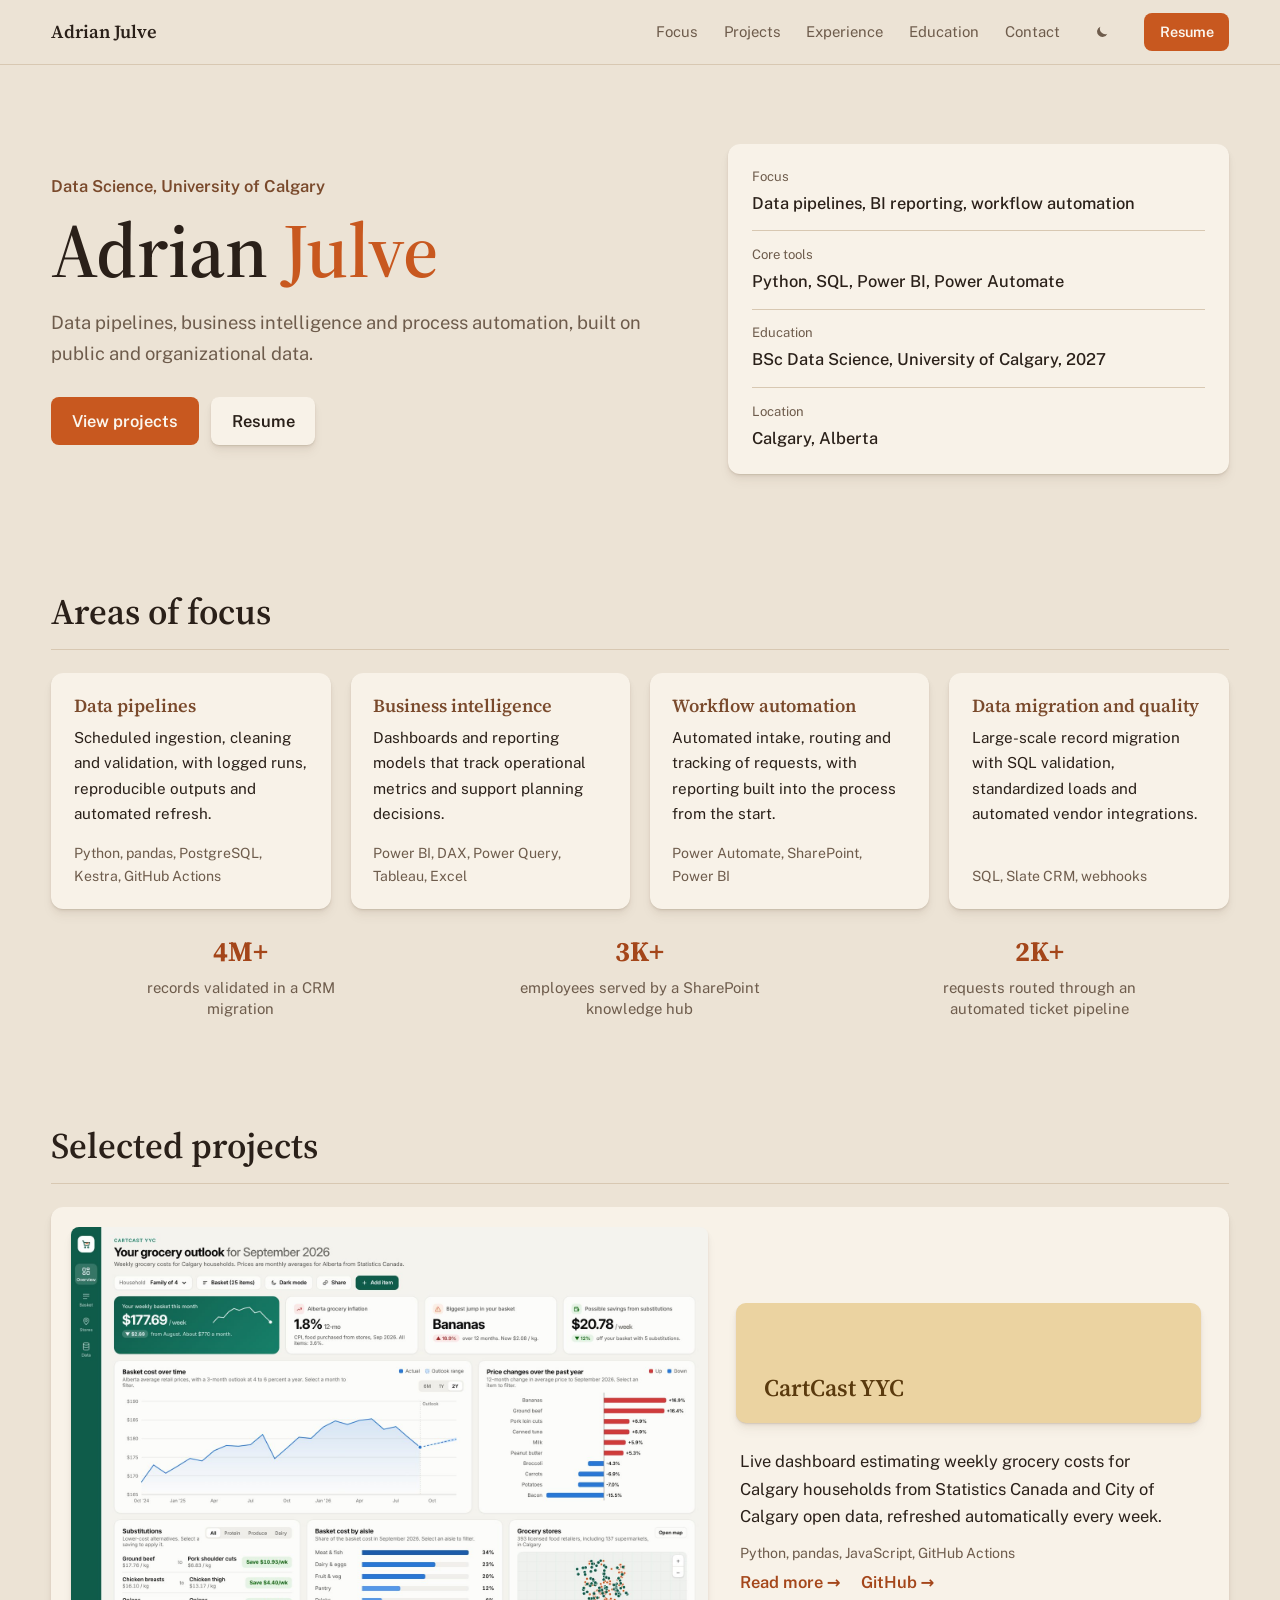
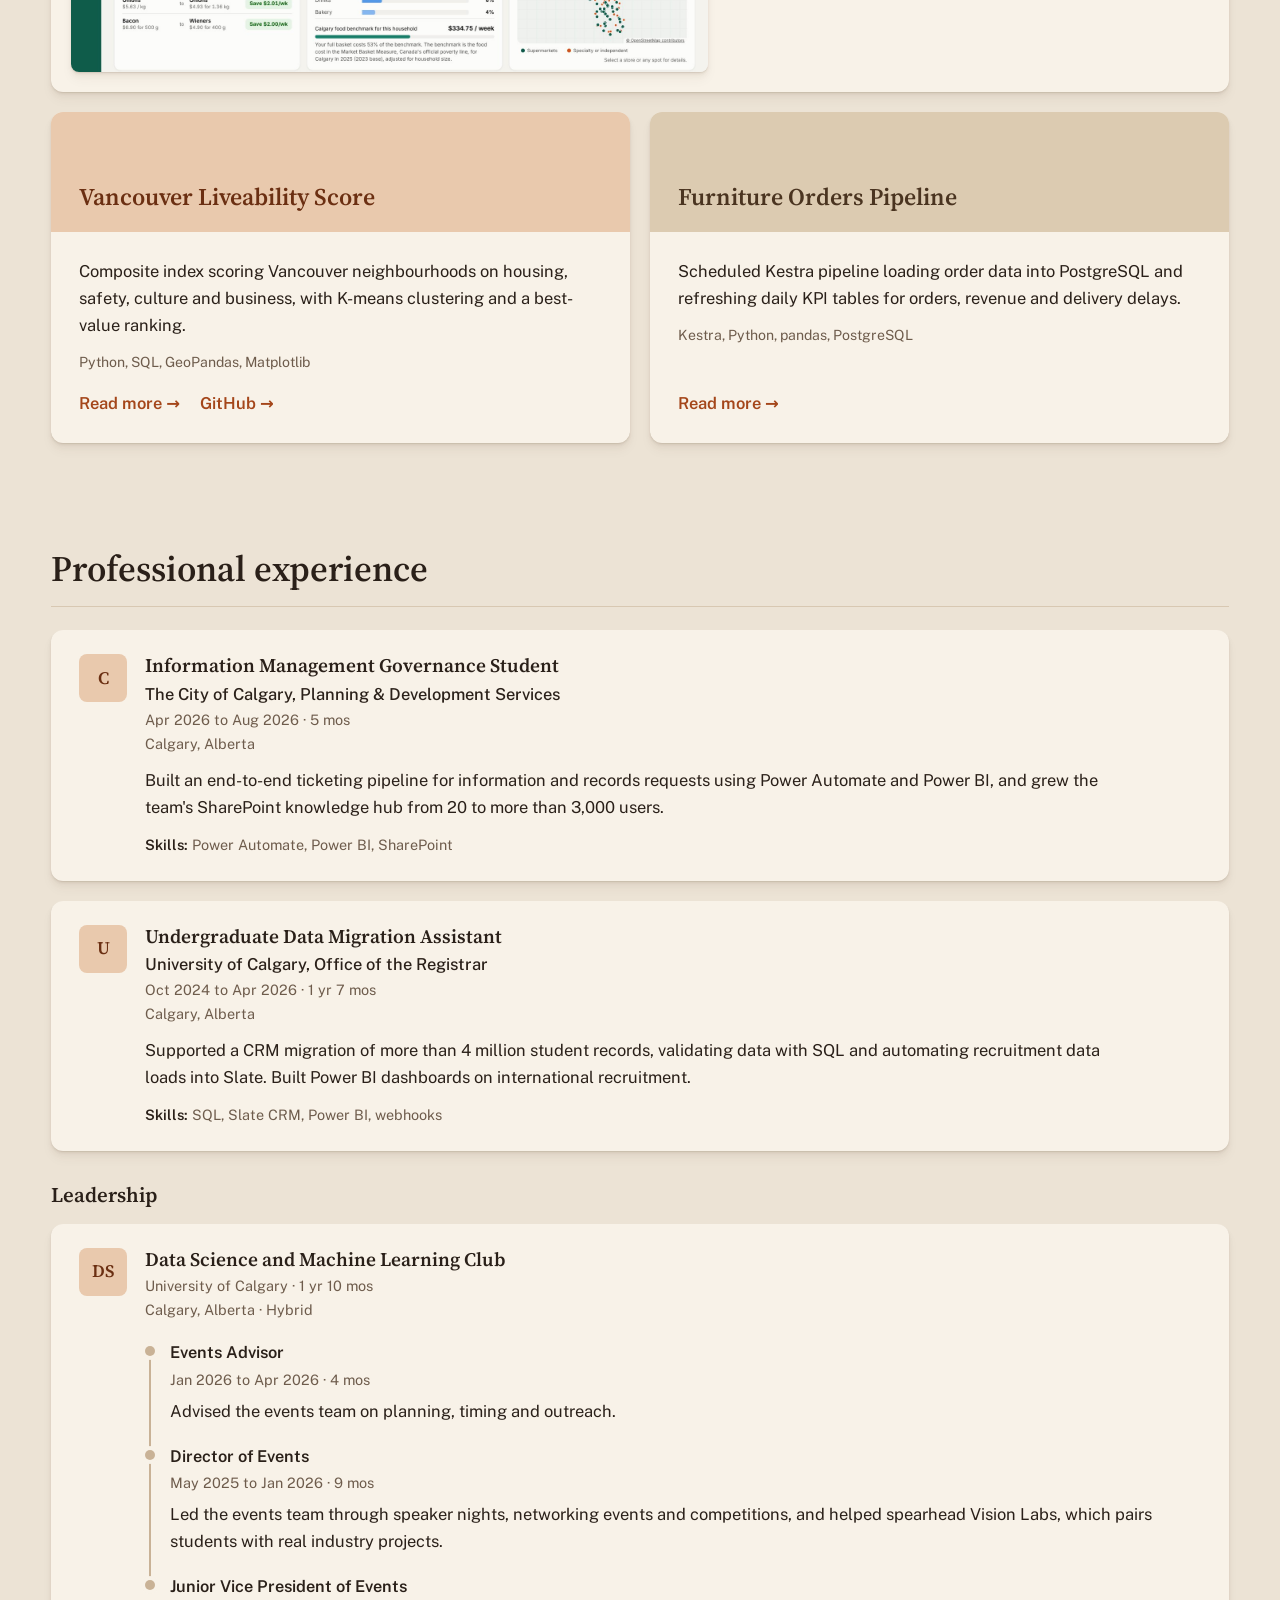
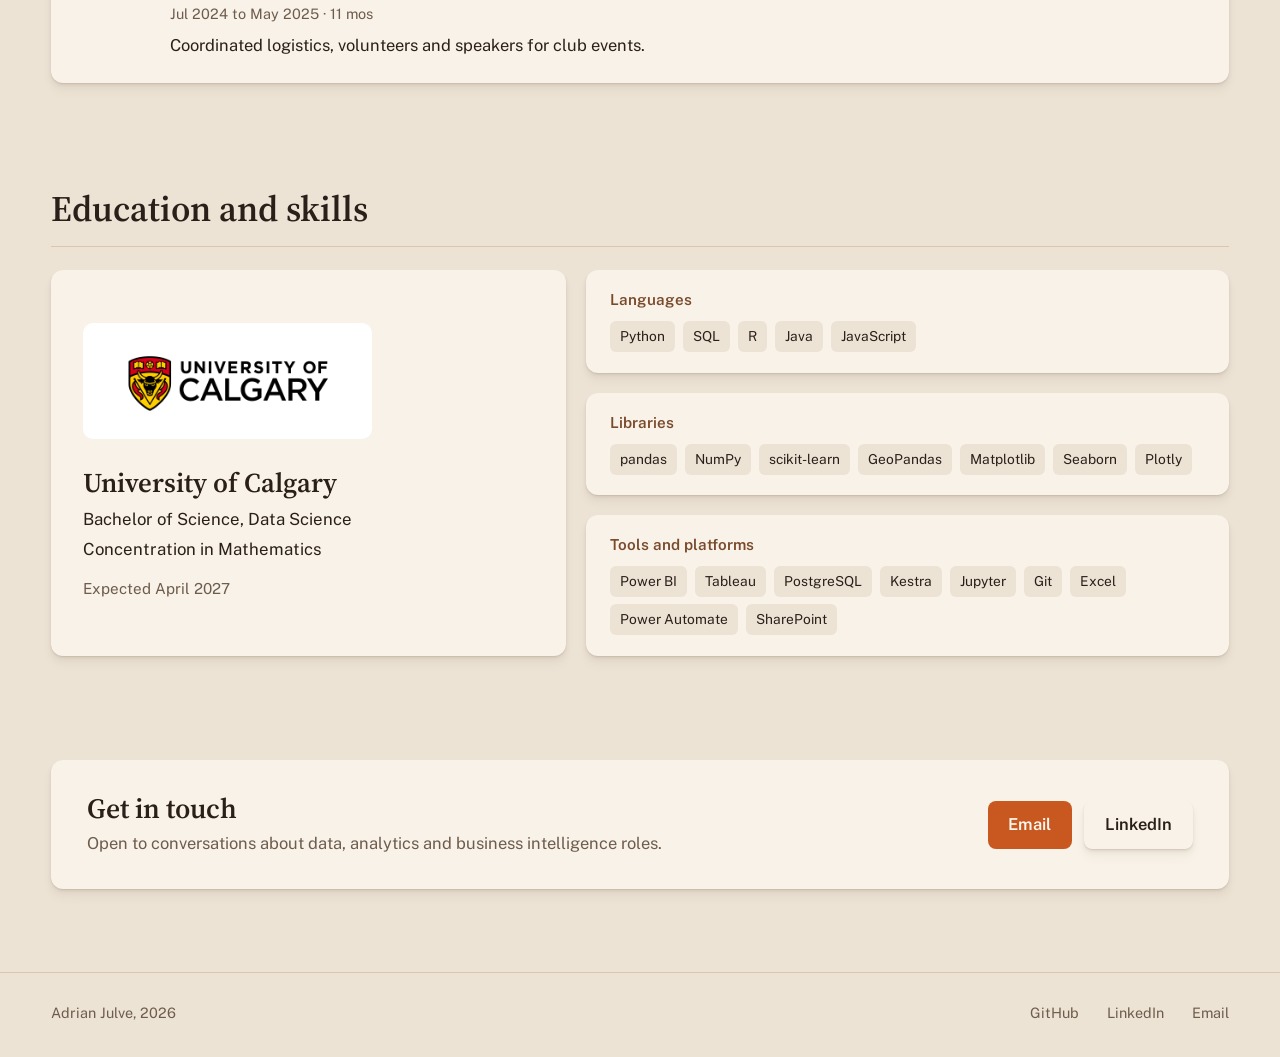
==== index.html @ 24898d58 "Fix scaling and CartCast title box" ====
<!DOCTYPE html>
<html lang="en">
<head>
  <meta charset="utf-8">
  <meta name="viewport" content="width=device-width, initial-scale=1">
  <title>Adrian Julve</title>
  <meta name="description" content="Adrian Julve, data science student in Calgary. Data pipelines, business intelligence and process automation.">
  <link rel="icon" href="favicon.svg" type="image/svg+xml">
  <script>
    var theme = null;
    try { theme = localStorage.getItem("theme"); } catch (e) {}
    if (!theme) theme = window.matchMedia("(prefers-color-scheme: dark)").matches ? "dark" : "light";
    document.documentElement.dataset.theme = theme;
  </script>
  <link rel="preconnect" href="https://fonts.googleapis.com">
  <link rel="preconnect" href="https://fonts.gstatic.com" crossorigin>
  <link href="https://fonts.googleapis.com/css2?family=Public+Sans:wght@400;500;600;700&family=Source+Serif+4:opsz,wght@8..60,600&display=swap" rel="stylesheet">
  <link rel="stylesheet" href="css/style.css?v=1269be2a">
</head>
<body>
  <header class="nav">
    <div class="wrap">
      <a class="nav-name" href="#top">Adrian Julve</a>
      <nav class="nav-links">
        <a class="nav-section" href="#focus">Focus</a>
        <a href="#projects">Projects</a>
        <a href="#experience">Experience</a>
        <a class="nav-section" href="#education">Education</a>
        <a class="nav-section" href="#contact">Contact</a>
        <button class="theme-toggle" type="button" aria-label="Switch colour mode">
          <svg class="icon-moon" viewBox="0 0 24 24" width="16" height="16" aria-hidden="true"><path d="M20 14.5A8 8 0 0 1 9.5 4a8 8 0 1 0 10.5 10.5z" fill="currentColor"/></svg>
          <svg class="icon-sun" viewBox="0 0 24 24" width="16" height="16" aria-hidden="true"><circle cx="12" cy="12" r="4.5" fill="currentColor"/><g stroke="currentColor" stroke-width="2" stroke-linecap="round"><path d="M12 2v2.5M12 19.5V22M2 12h2.5M19.5 12H22M4.9 4.9l1.8 1.8M17.3 17.3l1.8 1.8M4.9 19.1l1.8-1.8M17.3 6.7l1.8-1.8"/></g></svg>
        </button>
        <a class="button button-small" href="resume.pdf">Resume</a>
      </nav>
    </div>
  </header>

  <main id="top">
<section class="hero wrap">
      <div class="hero-text">
        <p class="hero-role">Data Science, University of Calgary</p>
        <h1>Adrian <span class="accent">Julve</span></h1>
        <p class="hero-sub">Data pipelines, business intelligence and process automation, built on public and organizational data.</p>
        <div class="hero-actions">
          <a class="button" href="#projects">View projects</a>
          <a class="button button-ghost" href="resume.pdf">Resume</a>
        </div>
      </div>
      <dl class="card profile">
        <div><dt>Focus</dt><dd>Data pipelines, BI reporting, workflow automation</dd></div>
        <div><dt>Core tools</dt><dd>Python, SQL, Power BI, Power Automate</dd></div>
        <div><dt>Education</dt><dd>BSc Data Science, University of Calgary, 2027</dd></div>
        <div><dt>Location</dt><dd>Calgary, Alberta</dd></div>
      </dl>
    </section>

    <section class="section" id="focus">
      <div class="wrap">
        <div class="section-head">
          <h2>Areas of focus</h2>
        </div>
        <div class="focus-grid">
          <article class="card focus">
            <h3>Data pipelines</h3>
            <p>Scheduled ingestion, cleaning and validation, with logged runs, reproducible outputs and automated refresh.</p>
            <p class="meta">Python, pandas, PostgreSQL, Kestra, GitHub Actions</p>
          </article>
          <article class="card focus">
            <h3>Business intelligence</h3>
            <p>Dashboards and reporting models that track operational metrics and support planning decisions.</p>
            <p class="meta">Power BI, DAX, Power Query, Tableau, Excel</p>
          </article>
          <article class="card focus">
            <h3>Workflow automation</h3>
            <p>Automated intake, routing and tracking of requests, with reporting built into the process from the start.</p>
            <p class="meta">Power Automate, SharePoint, Power BI</p>
          </article>
          <article class="card focus">
            <h3>Data migration and quality</h3>
            <p>Large-scale record migration with SQL validation, standardized loads and automated vendor integrations.</p>
            <p class="meta">SQL, Slate CRM, webhooks</p>
          </article>
        </div>
        <div class="figures-row">
          <div><span class="figure-num">4M+</span><span class="figure-label">records validated in a CRM migration</span></div>
          <div><span class="figure-num">3K+</span><span class="figure-label">employees served by a SharePoint knowledge hub</span></div>
          <div><span class="figure-num">2K+</span><span class="figure-label">requests routed through an automated ticket pipeline</span></div>
        </div>
      </div>
    </section>

    <section class="section" id="projects">
      <div class="wrap">
        <div class="section-head">
          <h2>Selected projects</h2>
        </div>
        <article class="card project featured">
          <div class="featured-row">
            <a class="project-image" href="cartcast-yyc.html">
              <img src="images/cartcast-dashboard.jpg" width="1600" height="1118" alt="CartCast YYC dashboard showing the weekly basket cost, price changes, substitutions and a map of Calgary grocery stores">
            </a>
            <div class="featured-side">
              <a class="project-cover cover-c" href="cartcast-yyc.html"><h3>CartCast YYC</h3></a>
              <div class="project-body">
                <p>Live dashboard estimating weekly grocery costs for Calgary households from Statistics Canada and City of Calgary open data, refreshed automatically every week.</p>
                <p class="meta">Python, pandas, JavaScript, GitHub Actions</p>
                <p class="links"><a href="cartcast-yyc.html">Read more</a><a href="https://github.com/AdrianJulve/cartcast-yyc" target="_blank" rel="noopener noreferrer">GitHub</a></p>
              </div>
            </div>
          </div>
        </article>
        <div class="project-grid">
          <article class="card project">
            <a class="project-cover cover-a" href="vancouver-liveability.html"><h3>Vancouver Liveability Score</h3></a>
            <div class="project-body">
              <p>Composite index scoring Vancouver neighbourhoods on housing, safety, culture and business, with K-means clustering and a best-value ranking.</p>
              <p class="meta">Python, SQL, GeoPandas, Matplotlib</p>
              <p class="links"><a href="vancouver-liveability.html">Read more</a><a href="https://github.com/AdrianJulve/Vancouver-Liveability-Score" target="_blank" rel="noopener noreferrer">GitHub</a></p>
            </div>
          </article>
          <article class="card project">
            <a class="project-cover cover-b" href="furniture-orders.html"><h3>Furniture Orders Pipeline</h3></a>
            <div class="project-body">
              <p>Scheduled Kestra pipeline loading order data into PostgreSQL and refreshing daily KPI tables for orders, revenue and delivery delays.</p>
              <p class="meta">Kestra, Python, pandas, PostgreSQL</p>
              <p class="links"><a href="furniture-orders.html">Read more</a></p>
            </div>
          </article>
        </div>
      </div>
    </section>

    <section class="section" id="experience">
      <div class="wrap">
        <div class="section-head">
          <h2>Professional experience</h2>
        </div>
        <div class="orgs orgs-pro">
          <article class="card org">
            <div class="org-logo" aria-hidden="true">C</div>
            <div class="org-main">
              <h3>Information Management Governance Student</h3>
              <p class="org-name">The City of Calgary, Planning &amp; Development Services</p>
              <p class="org-meta">Apr 2026 to Aug 2026 &middot; 5 mos</p>
              <p class="org-meta">Calgary, Alberta</p>
              <p class="org-desc">Built an end-to-end ticketing pipeline for information and records requests using Power Automate and Power BI, and grew the team&#39;s SharePoint knowledge hub from 20 to more than 3,000 users.</p>
              <p class="org-skills"><strong>Skills:</strong> Power Automate, Power BI, SharePoint</p>
            </div>
          </article>
          <article class="card org">
            <div class="org-logo" aria-hidden="true">U</div>
            <div class="org-main">
              <h3>Undergraduate Data Migration Assistant</h3>
              <p class="org-name">University of Calgary, Office of the Registrar</p>
              <p class="org-meta">Oct 2024 to Apr 2026 &middot; 1 yr 7 mos</p>
              <p class="org-meta">Calgary, Alberta</p>
              <p class="org-desc">Supported a CRM migration of more than 4 million student records, validating data with SQL and automating recruitment data loads into Slate. Built Power BI dashboards on international recruitment.</p>
              <p class="org-skills"><strong>Skills:</strong> SQL, Slate CRM, Power BI, webhooks</p>
            </div>
          </article>
        </div>

        <h3 class="subhead">Leadership</h3>
        <div class="orgs">
          <article class="card org">
            <div class="org-logo" aria-hidden="true">DS</div>
            <div class="org-main">
              <h3>Data Science and Machine Learning Club</h3>
              <p class="org-meta">University of Calgary &middot; 1 yr 10 mos</p>
              <p class="org-meta">Calgary, Alberta &middot; Hybrid</p>
              <div class="timeline org-roles">
                <div class="step">
                  <h4>Events Advisor</h4>
                  <p class="org-meta">Jan 2026 to Apr 2026 &middot; 4 mos</p>
                  <p class="org-desc">Advised the events team on planning, timing and outreach.</p>
                </div>
                <div class="step">
                  <h4>Director of Events</h4>
                  <p class="org-meta">May 2025 to Jan 2026 &middot; 9 mos</p>
                  <p class="org-desc">Led the events team through speaker nights, networking events and competitions, and helped spearhead Vision Labs, which pairs students with real industry projects.</p>
                </div>
                <div class="step">
                  <h4>Junior Vice President of Events</h4>
                  <p class="org-meta">Jul 2024 to May 2025 &middot; 11 mos</p>
                  <p class="org-desc">Coordinated logistics, volunteers and speakers for club events.</p>
                </div>
              </div>
            </div>
          </article>
        </div>
      </div>
    </section>

    <section class="section" id="education">
      <div class="wrap">
        <div class="section-head">
          <h2>Education and skills</h2>
        </div>
        <div class="edu-grid">
          <article class="card school">
            <div class="school-logo">
              <img src="images/Logo_Horz_Colour.png" alt="University of Calgary logo">
            </div>
            <h3>University of Calgary</h3>
            <p>Bachelor of Science, Data Science</p>
            <p>Concentration in Mathematics</p>
            <p class="meta">Expected April 2027</p>
          </article>
          <div class="skill-stack">
            <div class="card skill-card">
              <h3>Languages</h3>
              <ul class="chips"><li>Python</li><li>SQL</li><li>R</li><li>Java</li><li>JavaScript</li></ul>
            </div>
            <div class="card skill-card">
              <h3>Libraries</h3>
              <ul class="chips"><li>pandas</li><li>NumPy</li><li>scikit-learn</li><li>GeoPandas</li><li>Matplotlib</li><li>Seaborn</li><li>Plotly</li></ul>
            </div>
            <div class="card skill-card">
              <h3>Tools and platforms</h3>
              <ul class="chips"><li>Power BI</li><li>Tableau</li><li>PostgreSQL</li><li>Kestra</li><li>Jupyter</li><li>Git</li><li>Excel</li><li>Power Automate</li><li>SharePoint</li></ul>
            </div>
          </div>
        </div>
      </div>
    </section>

    <section class="section" id="contact">
      <div class="wrap">
        <div class="card contact">
          <div>
            <h2>Get in touch</h2>
            <p>Open to conversations about data, analytics and business intelligence roles.</p>
          </div>
          <div class="hero-actions">
            <a class="button" href="mailto:julveadrian@gmail.com">Email</a>
            <a class="button button-ghost" href="https://www.linkedin.com/in/adrian-julve" target="_blank" rel="noopener noreferrer">LinkedIn</a>
          </div>
        </div>
      </div>
    </section>
  </main>

  <footer class="footer">
    <div class="wrap">
      <span>Adrian Julve, 2026</span>
      <span class="footer-links">
        <a href="https://github.com/AdrianJulve" target="_blank" rel="noopener noreferrer">GitHub</a>
        <a href="https://www.linkedin.com/in/adrian-julve" target="_blank" rel="noopener noreferrer">LinkedIn</a>
        <a href="mailto:julveadrian@gmail.com">Email</a>
      </span>
    </div>
  </footer>
  <script src="js/theme.js?v=07a7dd14"></script>
</body>
</html>
---- css/style.css ----
:root,
[data-theme="light"] {
  --bg: #ece3d5;
  --surface: #f8f2e8;
  --text: #2a2019;
  --muted: #6e5c4c;
  --brown: #7a4a2c;
  --accent: #c8581f;
  --accent-text: #a4461a;
  --on-accent: #fbf6ee;
  --line: #d8c8b2;
  --shadow:
    0 0.5px 0.5px rgba(70, 45, 25, 0.06),
    0 1px 1.5px rgba(70, 45, 25, 0.06),
    0 2px 3px rgba(70, 45, 25, 0.05),
    0 4px 6px rgba(70, 45, 25, 0.045),
    0 8px 12px rgba(70, 45, 25, 0.04);
  --shadow-hover:
    0 0.5px 0.5px rgba(70, 45, 25, 0.07),
    0 1px 2px rgba(70, 45, 25, 0.07),
    0 3px 4px rgba(70, 45, 25, 0.06),
    0 6px 9px rgba(70, 45, 25, 0.055),
    0 12px 18px rgba(70, 45, 25, 0.05);
  --shot-bg: #efe8dd;
  --tint: #efe2cf;
  --rail: #c9b296;
  --cover-a: #e9c9ad;
  --cover-a-text: #6b2f12;
  --cover-b: #dccbb1;
  --cover-b-text: #4a3420;
  --feat-bg: #ebd3a1;
  --feat-title: #5a3a0e;
  --font: "Public Sans", system-ui, -apple-system, "Segoe UI", sans-serif;
  --serif: "Source Serif 4", Georgia, serif;
}

[data-theme="dark"] {
  --bg: #15110e;
  --surface: #201a15;
  --text: #efe5d8;
  --muted: #a8978a;
  --brown: #cf9f78;
  --accent: #ee7a3c;
  --accent-text: #f29560;
  --on-accent: #15110e;
  --line: #2f2620;
  --shadow:
    0 0.5px 0.5px rgba(0, 0, 0, 0.24),
    0 1px 1.5px rgba(0, 0, 0, 0.22),
    0 2px 3px rgba(0, 0, 0, 0.2),
    0 4px 6px rgba(0, 0, 0, 0.18),
    0 8px 12px rgba(0, 0, 0, 0.16);
  --shadow-hover:
    0 0.5px 0.5px rgba(0, 0, 0, 0.27),
    0 1px 2px rgba(0, 0, 0, 0.25),
    0 3px 4px rgba(0, 0, 0, 0.23),
    0 6px 9px rgba(0, 0, 0, 0.21),
    0 12px 18px rgba(0, 0, 0, 0.19);
  --shot-bg: #261f19;
  --tint: #2a211b;
  --rail: #54443a;
  --cover-a: #3b2619;
  --cover-a-text: #f0b48a;
  --cover-b: #2f271f;
  --cover-b-text: #e3cfb4;
  --feat-bg: #3a2d14;
  --feat-title: #efc985;
}

* {
  box-sizing: border-box;
}

html {
  scroll-behavior: smooth;
  scroll-padding-top: 4.5rem;
}

body {
  margin: 0;
  background: var(--bg);
  color: var(--text);
  font-family: var(--font);
  font-size: 1.03rem;
  line-height: 1.65;
  transition: background-color 0.3s, color 0.3s;
}

img {
  display: block;
  max-width: 100%;
  height: auto;
}

a {
  color: var(--accent-text);
  text-decoration: none;
}

a:hover {
  text-decoration: underline;
  text-underline-offset: 0.2em;
}

h1,
h2,
h3 {
  font-family: var(--serif);
  font-weight: 600;
  line-height: 1.2;
  margin: 0;
}

p {
  margin: 0 0 1rem;
}

.muted {
  color: var(--muted);
}

.wrap {
  width: 100%;
  margin: 0 auto;
  padding-left: clamp(1.25rem, 4vw, 4rem);
  padding-right: clamp(1.25rem, 4vw, 4rem);
}

.card {
  background: var(--surface);
  border-radius: 12px;
  box-shadow: var(--shadow);
  transition: background-color 0.3s, box-shadow 0.2s, transform 0.2s;
}

/* Buttons */

.button {
  display: inline-block;
  background: var(--accent);
  color: var(--on-accent);
  font-weight: 600;
  padding: 0.65rem 1.3rem;
  border-radius: 8px;
  transition: transform 0.2s, box-shadow 0.2s;
}

.button:hover {
  text-decoration: none;
  transform: translateY(-1px);
  box-shadow: var(--shadow-hover);
}

.button-ghost {
  background: var(--surface);
  color: var(--text);
  box-shadow: var(--shadow);
}

.button-small {
  padding: 0.45rem 0.95rem;
  font-size: 0.9rem;
}

.theme-toggle:focus-visible,
.button:focus-visible,
a:focus-visible {
  outline: 2px solid var(--accent);
  outline-offset: 3px;
}

/* Navigation */

.nav {
  position: sticky;
  top: 0;
  z-index: 10;
  background: var(--bg);
  box-shadow: 0 1px 0 var(--line);
  transition: background-color 0.3s;
}

.nav .wrap {
  display: flex;
  align-items: center;
  justify-content: space-between;
  gap: 2rem;
  height: 4rem;
}

.nav-name {
  font-family: var(--serif);
  font-size: 1.15rem;
  font-weight: 600;
  color: var(--text);
}

.nav-name:hover {
  text-decoration: none;
}

.nav-links {
  display: flex;
  align-items: center;
  gap: 1.6rem;
}

.nav-links a:not(.button) {
  color: var(--muted);
  font-size: 0.93rem;
}

.nav-links a:not(.button):hover {
  color: var(--text);
  text-decoration: none;
}

.theme-toggle {
  display: inline-flex;
  align-items: center;
  justify-content: center;
  width: 2.1rem;
  height: 2.1rem;
  border: 0;
  border-radius: 8px;
  background: transparent;
  color: var(--muted);
  cursor: pointer;
}

.theme-toggle:hover {
  color: var(--text);
  background: var(--surface);
}

[data-theme="light"] .icon-sun,
[data-theme="dark"] .icon-moon {
  display: none;
}

/* Hero */

.hero {
  display: grid;
  grid-template-columns: minmax(0, 1.25fr) minmax(0, 1fr);
  align-items: center;
  gap: clamp(2rem, 4vw, 5rem);
  padding-top: 5rem;
  padding-bottom: 4rem;
}

.hero-role {
  color: var(--brown);
  font-weight: 600;
  margin-bottom: 0.75rem;
}

.hero h1 {
  font-size: clamp(3rem, 6vw, 5.5rem);
  line-height: 1;
}

.accent {
  color: var(--accent);
}

.hero-sub {
  color: var(--muted);
  font-size: 1.15rem;
  max-width: 38rem;
  margin: 1.25rem 0 1.75rem;
}

.hero-actions {
  display: flex;
  gap: 0.75rem;
  flex-wrap: wrap;
}

.profile {
  margin: 0;
  padding: 0.5rem 1.5rem;
}

.profile div {
  padding: 0.85rem 0;
  box-shadow: 0 1px 0 var(--line);
}

.profile div:last-child {
  box-shadow: none;
}

.profile dt {
  color: var(--muted);
  font-size: 0.82rem;
  margin-bottom: 0.15rem;
}

.profile dd {
  margin: 0;
  font-weight: 500;
}

/* Sections */

.section {
  padding: 3.25rem 0;
}

.section-head {
  margin-bottom: 1.5rem;
  padding-bottom: 1rem;
  box-shadow: 0 1px 0 var(--line);
}

.section-head h2 {
  font-size: clamp(1.75rem, 3.2vw, 2.25rem);
}

.section-head p {
  color: var(--muted);
  margin: 0;
}

.meta {
  color: var(--muted);
  font-size: 0.88rem;
  margin-bottom: 0;
}

.links {
  margin: 1rem 0 0;
  display: flex;
  flex-wrap: wrap;
  gap: 1.25rem;
  font-weight: 600;
}

.links a::after {
  content: "\00a0\2192";
}

/* Focus */

.focus-grid {
  display: grid;
  grid-template-columns: repeat(4, 1fr);
  gap: 1.25rem;
}

.focus {
  padding: 1.4rem 1.4rem 1.3rem;
  display: flex;
  flex-direction: column;
}

.focus h3 {
  color: var(--brown);
  font-size: 1.15rem;
  margin-bottom: 0.5rem;
}

.focus p:not(.meta) {
  font-size: 0.95rem;
  margin-bottom: 1rem;
}

.focus .meta {
  margin-top: auto;
}

.figures-row {
  display: grid;
  grid-template-columns: repeat(3, 1fr);
  gap: 1.25rem;
  margin-top: 1.75rem;
}

.figures-row div {
  display: flex;
  flex-direction: column;
  align-items: center;
  text-align: center;
  gap: 0.4rem;
}

.figure-num {
  font-family: var(--serif);
  font-size: 1.9rem;
  font-weight: 600;
  line-height: 1;
  color: var(--accent-text);
  white-space: nowrap;
}

.figure-label {
  color: var(--muted);
  font-size: 0.92rem;
  line-height: 1.4;
  margin: 0;
  max-width: 16rem;
}

/* Projects */

.project {
  overflow: hidden;
}

.project:hover {
  box-shadow: var(--shadow-hover);
}

.project-image {
  display: flex;
  align-items: center;
  background: var(--shot-bg);
}

.project-body {
  padding: 1.6rem 1.75rem;
}

.project h3 {
  font-size: 1.35rem;
  margin-bottom: 0.6rem;
}

.project h3 a {
  color: var(--text);
}

.project-body p:not(.meta):not(.links) {
  margin-bottom: 0.75rem;
}

.featured {
  margin-bottom: 1.25rem;
}

.featured-row {
  display: grid;
  grid-template-columns: 1.35fr 1fr;
}

.featured .project-image {
  background: transparent;
  padding: 1.25rem;
}

.featured .project-image img {
  width: 100%;
  border-radius: 8px;
  box-shadow: var(--shadow);
}

.featured-side {
  display: flex;
  flex-direction: column;
  justify-content: center;
  align-items: center;
  padding: 1.25rem 1.75rem 1.25rem 0.5rem;
}

.featured-side > * {
  width: 100%;
  max-width: 30rem;
}

.featured-side .project-cover {
  margin: 0;
  border-radius: 10px;
  box-shadow: var(--shadow);
}

.featured-side .project-body {
  padding-left: 0.25rem;
  padding-bottom: 0;
}

.featured-side .links {
  margin-top: 0.25rem;
}

.project-cover {
  display: flex;
  align-items: flex-end;
  min-height: 7.5rem;
  padding: 1.25rem 1.75rem;
}

.project-cover:hover {
  text-decoration: none;
}

.project-cover h3 {
  margin: 0;
  font-size: 1.5rem;
}

.cover-a {
  background: var(--cover-a);
}

.cover-a h3 {
  color: var(--cover-a-text);
}

.cover-b {
  background: var(--cover-b);
}

.cover-b h3 {
  color: var(--cover-b-text);
}

.cover-c {
  background: var(--feat-bg);
}

.cover-c h3 {
  color: var(--feat-title);
}


.project-grid {
  display: grid;
  grid-template-columns: 1fr 1fr;
  gap: 1.25rem;
}

.project-grid .project {
  display: flex;
  flex-direction: column;
}

.project-grid .project-body {
  flex: 1;
  display: flex;
  flex-direction: column;
}

.project-grid .links {
  margin-top: auto;
  padding-top: 1rem;
}

/* Experience */

.roles {
  display: grid;
  gap: 1.25rem;
}

.orgs {
  display: grid;
  gap: 1.25rem;
}

.org {
  display: grid;
  grid-template-columns: 3rem 1fr;
  gap: 1.1rem;
  padding: 1.5rem 1.75rem;
}

.org-logo {
  width: 3rem;
  height: 3rem;
  border-radius: 8px;
  background: var(--cover-a);
  color: var(--cover-a-text);
  display: flex;
  align-items: center;
  justify-content: center;
  font-family: var(--serif);
  font-weight: 600;
  font-size: 1.1rem;
}

.org-main h3 {
  font-size: 1.2rem;
  margin-bottom: 0.2rem;
}

.org-name {
  font-weight: 500;
  margin: 0;
}

.org-meta {
  color: var(--muted);
  font-size: 0.9rem;
  margin: 0;
}

.org-main ul {
  margin: 0.8rem 0 0.8rem;
  padding-left: 1.1rem;
}

.org-main li {
  margin-bottom: 0.4rem;
}

.org-main li::marker {
  color: var(--accent);
}

.org-desc {
  margin: 0.7rem 0 0;
  max-width: 62rem;
}

.org-roles .org-desc {
  margin-top: 0.4rem;
}

.org-skills {
  color: var(--muted);
  font-size: 0.9rem;
  margin: 0.75rem 0 0;
}

.org-skills strong {
  color: var(--text);
  font-weight: 600;
}

.org-roles {
  margin-top: 1.1rem;
}

.org-roles h4 {
  font-family: var(--font);
  font-size: 1.02rem;
  font-weight: 600;
  margin: 0 0 0.1rem;
}

.org-roles ul {
  margin-bottom: 0;
}

.step + .step {
  margin-top: 1.1rem;
}

.timeline {
  position: relative;
  padding-left: 1.6rem;
}

.timeline::before {
  content: "";
  position: absolute;
  left: 4px;
  top: 0.75rem;
  bottom: 2rem;
  width: 2px;
  background: var(--rail);
}

.timeline.fitted::before {
  top: var(--rail-top);
  bottom: auto;
  height: var(--rail-height);
}

.timeline .step > h4::before {
  content: "";
  position: absolute;
  left: 0;
  width: 10px;
  height: 10px;
  margin-top: 0.45rem;
  border-radius: 50%;
  background: var(--rail);
  box-shadow: 0 0 0 4px var(--surface);
}

.subhead {
  font-size: 1.3rem;
  margin: 2rem 0 1rem;
}

/* Education */

.edu-grid {
  display: grid;
  grid-template-columns: 1fr 1.25fr;
  gap: 1.25rem;
  align-items: stretch;
}

.skill-stack {
  display: grid;
  gap: 1.25rem;
}

.skill-card {
  padding: 1.3rem 1.5rem;
}

.skill-card h3 {
  font-family: var(--font);
  font-size: 0.95rem;
  font-weight: 600;
  color: var(--brown);
  margin: 0 0 0.75rem;
}

.chips {
  list-style: none;
  margin: 0;
  padding: 0;
  display: flex;
  flex-wrap: wrap;
  gap: 0.45rem;
}

.chips li {
  background: var(--bg);
  color: var(--text);
  font-size: 0.86rem;
  padding: 0.25rem 0.65rem;
  border-radius: 6px;
  margin: 0;
}

.school {
  padding: 2rem;
  display: flex;
  flex-direction: column;
  justify-content: center;
}

.school-logo {
  align-self: flex-start;
  display: inline-flex;
  background: #ffffff;
  border-radius: 10px;
  padding: 1rem 1.4rem;
  margin-bottom: 1.75rem;
}

.school-logo img {
  height: 84px;
  width: auto;
}

.school h3 {
  font-size: 1.7rem;
  margin-bottom: 0.4rem;
}

.school p {
  margin: 0 0 0.15rem;
  font-size: 1.05rem;
}

.school .meta {
  margin-top: 0.6rem;
  font-size: 0.95rem;
}

/* Contact */

.contact {
  display: flex;
  justify-content: space-between;
  align-items: center;
  flex-wrap: wrap;
  gap: 1.5rem 2rem;
  padding: 2rem 2.25rem;
}

.contact h2 {
  font-size: 1.75rem;
  margin-bottom: 0.3rem;
}

.contact p {
  color: var(--muted);
  margin: 0;
}

/* Footer */

.footer {
  margin-top: 2rem;
  box-shadow: 0 -1px 0 var(--line);
}

.footer .wrap {
  display: flex;
  justify-content: space-between;
  flex-wrap: wrap;
  gap: 1rem;
  padding-top: 1.75rem;
  padding-bottom: 2rem;
  color: var(--muted);
  font-size: 0.9rem;
}

.footer-links a {
  color: var(--muted);
  margin-left: 1.5rem;
}

.footer-links a:hover {
  color: var(--text);
}

/* Project pages */

.project-hero {
  padding-top: 4rem;
  padding-bottom: 2rem;
}

.project-hero h1 {
  font-size: clamp(2.2rem, 5vw, 3.4rem);
  font-weight: 700;
  margin-bottom: 1rem;
}

.project-hero .lead {
  font-size: 1.15rem;
  color: var(--muted);
  max-width: 42rem;
  margin-bottom: 0;
}

.project-hero .project-facts {
  margin-top: 1.5rem;
}

.project-facts {
  display: grid;
  grid-template-columns: 1fr 1.3fr 1fr;
  gap: 1.5rem;
  padding: 1.25rem 1.75rem;
  margin: 1.75rem 0 0;
}

.project-facts dt {
  color: var(--muted);
  font-size: 0.85rem;
  margin-bottom: 0.2rem;
}

.project-facts dd {
  margin: 0;
}

.shot {
  margin-top: 0;
  margin-bottom: 1.25rem;
}

.shot-frame img {
  width: 100%;
}

.shot-frame {
  display: block;
  overflow: hidden;
  background: var(--shot-bg);
}

a.shot-frame:hover {
  box-shadow: var(--shadow-hover);
}

.stats-row {
  display: grid;
  grid-template-columns: repeat(4, 1fr);
  gap: 1.25rem;
  margin-bottom: 1.25rem;
}

.stat {
  padding: 1.25rem 1.5rem;
}

.figure-num {
  font-size: 1.75rem;
  font-weight: 700;
  line-height: 1;
  color: var(--accent-text);
  margin-bottom: 0.45rem;
}

.figure-label {
  color: var(--muted);
  font-size: 0.93rem;
  margin: 0;
}

.article {
  display: grid;
  grid-template-columns: 1fr 1fr;
  gap: 1.25rem;
}

.panel {
  background: var(--surface);
  border-radius: 12px;
  box-shadow: var(--shadow);
  padding: 1.6rem 1.75rem;
}

.panel.wide,
.panel:last-child:nth-child(odd) {
  grid-column: 1 / -1;
}

.panel h2 {
  color: var(--brown);
  font-size: 1.15rem;
  margin-bottom: 0.75rem;
}

.panel ul {
  padding-left: 1.1rem;
  margin: 0;
}

.panel li {
  margin-bottom: 0.45rem;
}

.panel li::marker {
  color: var(--accent);
}

.panel strong {
  font-weight: 600;
}

.panel > :last-child {
  margin-bottom: 0;
}

.project-source {
  padding-top: 1.25rem;
}

.source-card {
  display: flex;
  justify-content: space-between;
  align-items: center;
  flex-wrap: wrap;
  gap: 1rem 2rem;
  padding: 1.5rem 1.75rem;
}

.source-card h2 {
  color: var(--brown);
  font-size: 1.15rem;
  margin-bottom: 0.2rem;
}

.source-card p {
  margin: 0;
}

.next {
  padding-top: 1.25rem;
  padding-bottom: 3rem;
}

.next-card {
  display: block;
  padding: 1.5rem 1.75rem;
}

.next-card:hover {
  text-decoration: none;
  box-shadow: var(--shadow-hover);
}

.next-card .muted {
  display: block;
  font-size: 0.9rem;
}

.next-title {
  display: block;
  font-size: 1.4rem;
  font-weight: 600;
  color: var(--text);
}

.next-title::after {
  content: "\00a0\2192";
  color: var(--accent);
}

/* Wide screens */

@media (min-width: 1500px) {
  .orgs-pro {
    grid-template-columns: 1fr 1fr;
  }

  .org-roles {
    display: grid;
    grid-template-columns: repeat(3, 1fr);
    gap: 1.5rem;
    padding-left: 0;
  }

  .org-roles::before {
    display: none;
  }

  .org-roles .step {
    padding-left: 1.5rem;
    border-left: 2px solid var(--rail);
  }

  .org-roles .step + .step {
    margin-top: 0;
  }

  .org-roles .step > h4::before {
    display: none;
  }
}

/* Small screens */

@media (max-width: 1200px) {
  .focus-grid {
    grid-template-columns: 1fr 1fr;
  }
}

@media (max-width: 860px) {
  .nav-links {
    gap: 1rem;
  }

  .nav-links .nav-section {
    display: none;
  }

  .hero {
    grid-template-columns: 1fr;
    gap: 2rem;
    padding-top: 3rem;
    padding-bottom: 2.5rem;
  }

  .section {
    padding: 2.25rem 0;
  }

  .featured-row,
  .project-grid,
  .edu-grid,
  .role,
  .article,
  .project-facts {
    grid-template-columns: 1fr;
  }

  .org {
    grid-template-columns: 2.5rem 1fr;
    gap: 0.85rem;
    padding: 1.25rem;
  }

  .org-logo {
    width: 2.5rem;
    height: 2.5rem;
    font-size: 0.95rem;
  }

  .featured .project-image {
    padding: 1rem;
  }

  .featured-side {
    padding: 0 1rem 1.25rem;
    align-items: stretch;
  }

  .featured-side > * {
    max-width: none;
  }

  .featured-side .project-body {
    padding-left: 0.25rem;
    padding-right: 0.25rem;
  }

  .stats-row {
    grid-template-columns: 1fr 1fr;
    gap: 1rem;
  }

  .skills div {
    grid-template-columns: 1fr;
    gap: 0.15rem;
  }

  .panel,
  .project-body,
  .school,
  .contact {
    padding: 1.25rem;
  }

  .project-hero {
    padding-top: 2.75rem;
  }

  .footer-links a {
    margin-left: 0;
    margin-right: 1.5rem;
  }
}

@media (max-width: 560px) {
  .focus-grid,
  .figures-row {
    grid-template-columns: 1fr;
  }
}

@media (max-width: 480px) {
  .nav-links a:not(.button) {
    display: none;
  }

  .nav-links {
    gap: 0.5rem;
  }
}
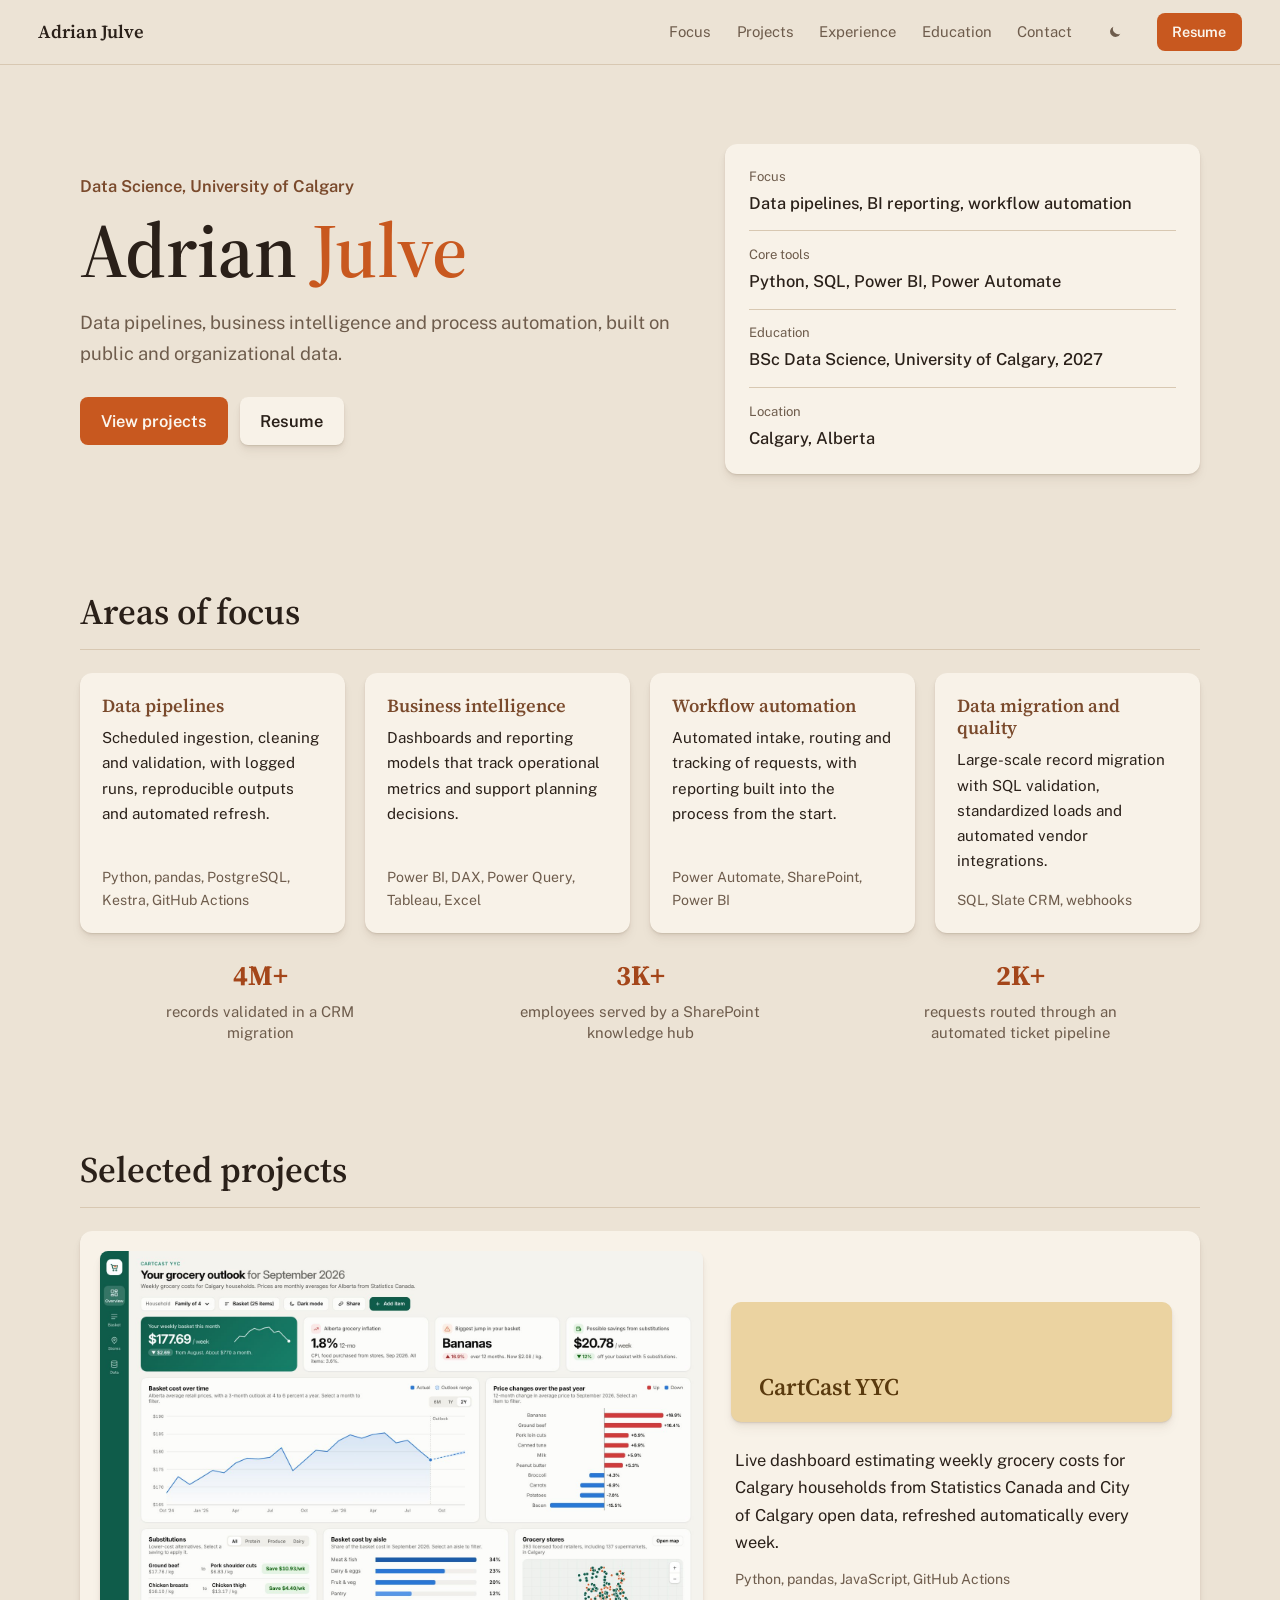
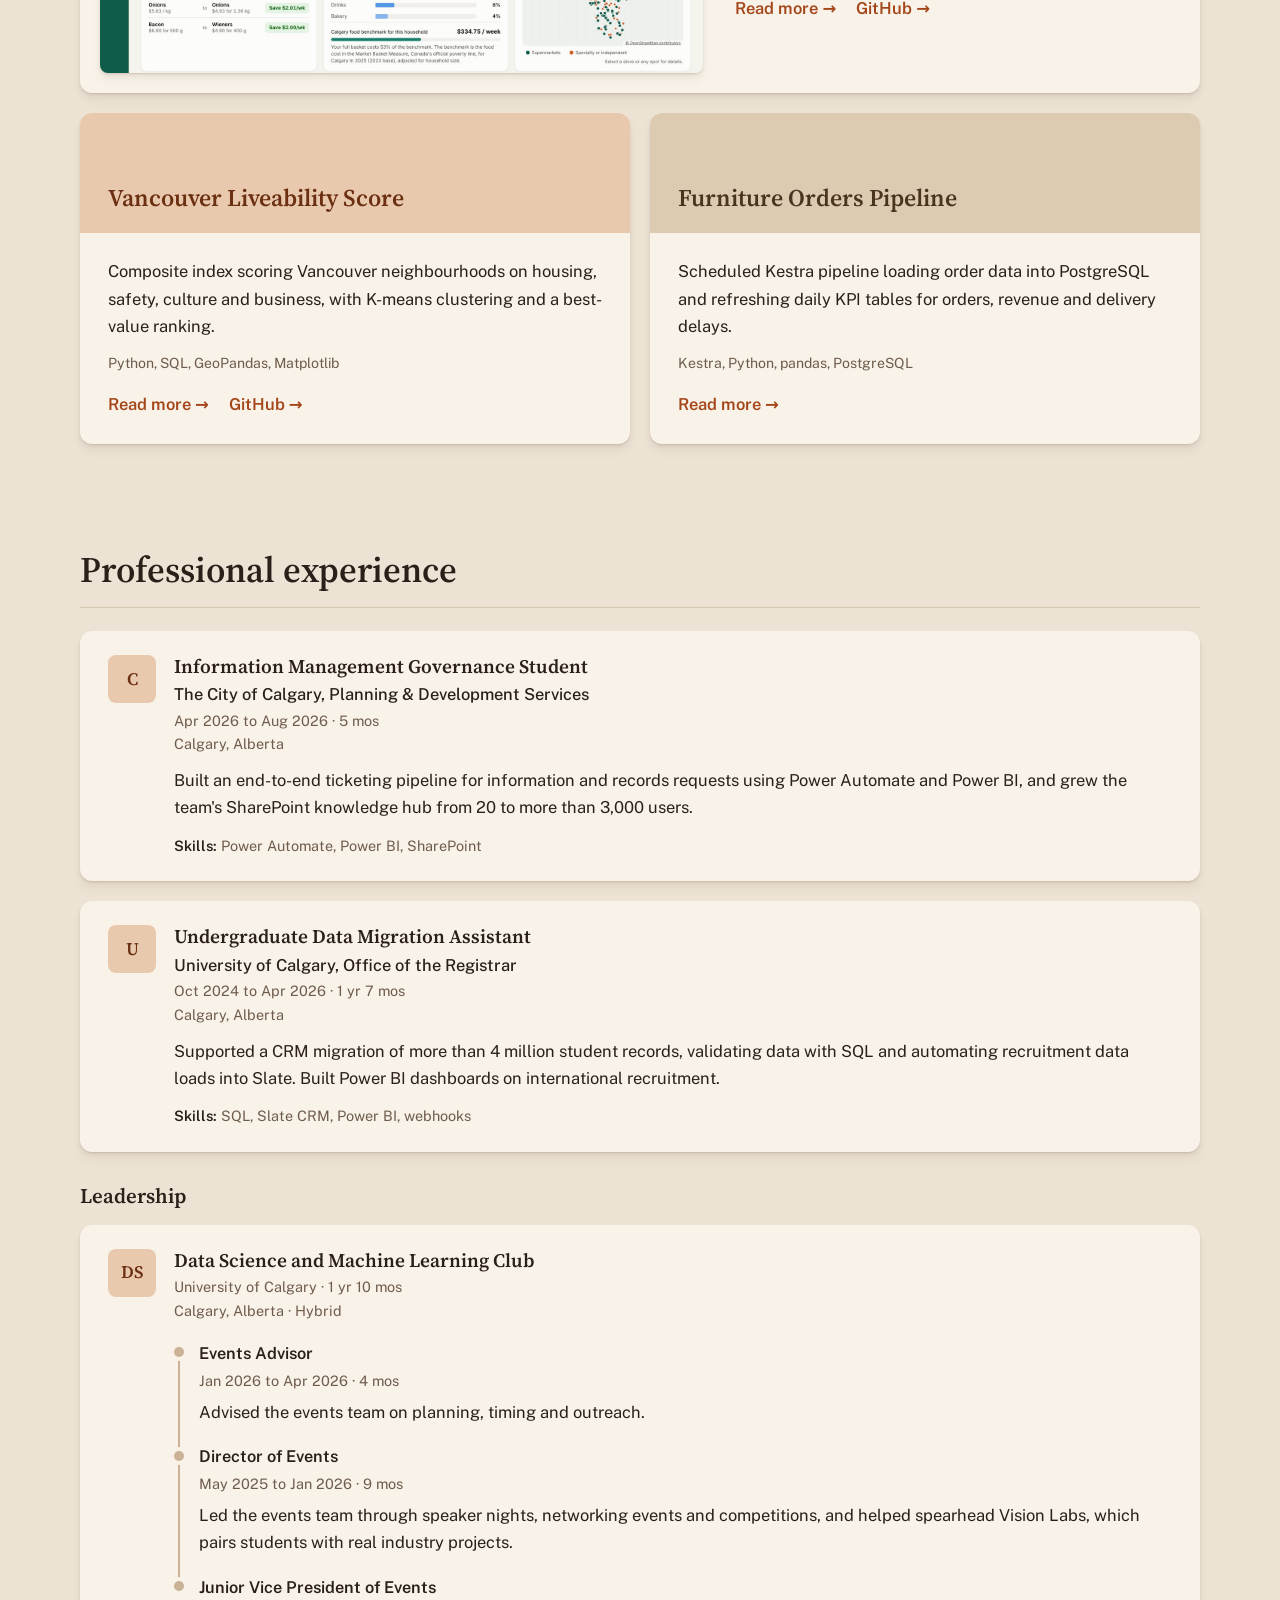
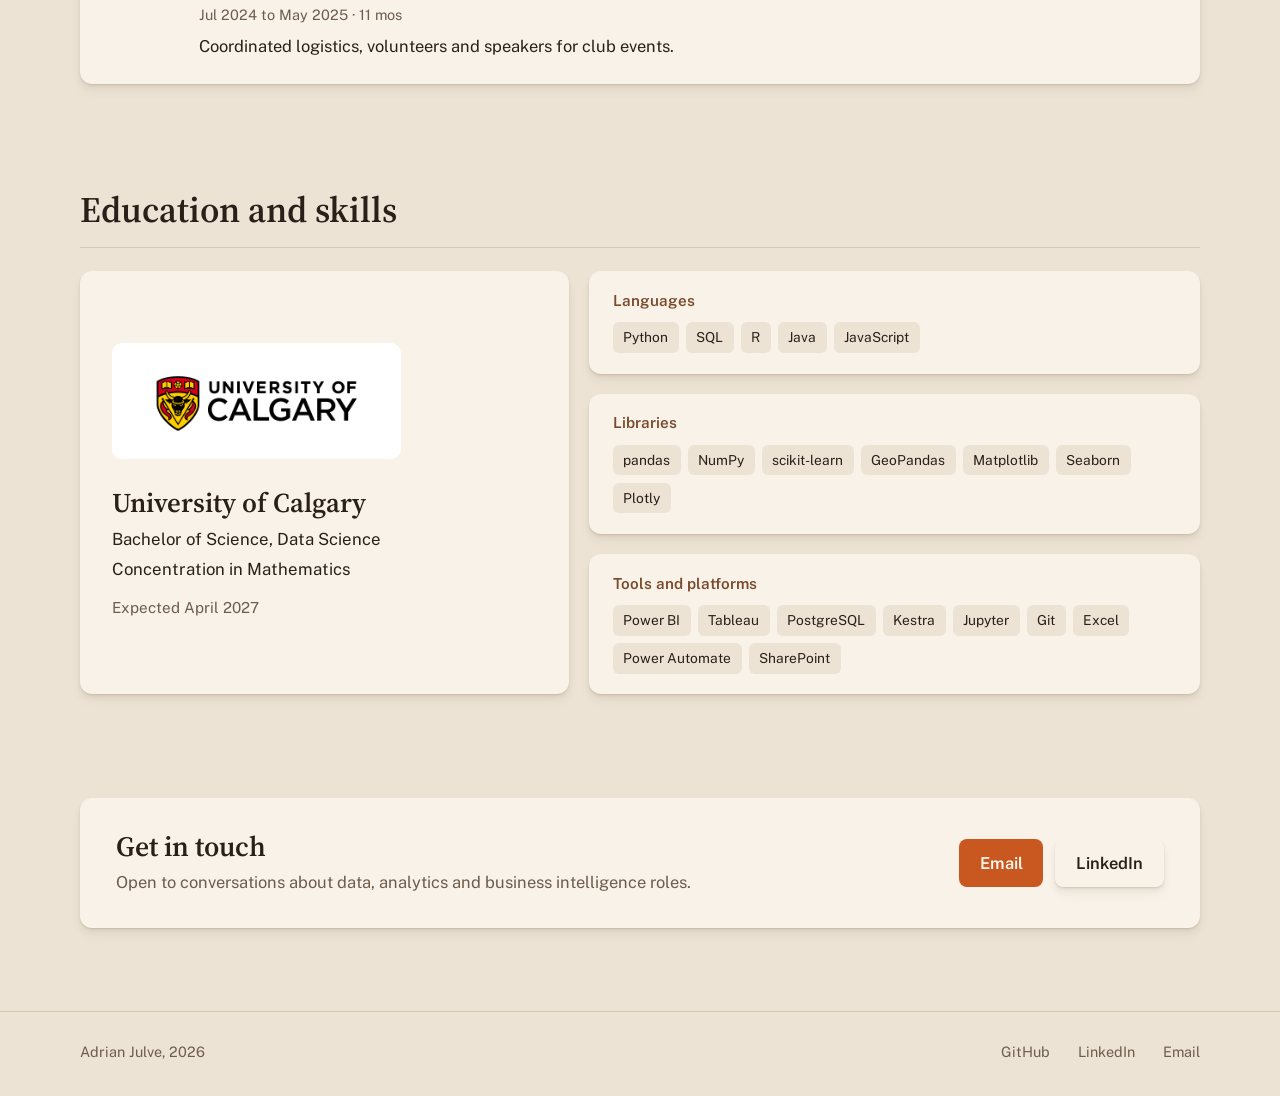
==== commit 7a24c2db: "Fixed content column with full-width nav" ====
--- a/index.html
+++ b/index.html
@@ -15,7 +15,7 @@
   <link rel="preconnect" href="https://fonts.googleapis.com">
   <link rel="preconnect" href="https://fonts.gstatic.com" crossorigin>
   <link href="https://fonts.googleapis.com/css2?family=Public+Sans:wght@400;500;600;700&family=Source+Serif+4:opsz,wght@8..60,600&display=swap" rel="stylesheet">
-  <link rel="stylesheet" href="css/style.css?v=1269be2a">
+  <link rel="stylesheet" href="css/style.css?v=d0f3f606">
 </head>
 <body>
   <header class="nav">
--- a/css/style.css
+++ b/css/style.css
@@ -121,9 +121,16 @@
 
 .wrap {
   width: 100%;
+  max-width: 74rem;
   margin: 0 auto;
-  padding-left: clamp(1.25rem, 4vw, 4rem);
-  padding-right: clamp(1.25rem, 4vw, 4rem);
+  padding-left: 2rem;
+  padding-right: 2rem;
+}
+
+.nav .wrap {
+  max-width: none;
+  padding-left: clamp(1.25rem, 3vw, 3rem);
+  padding-right: clamp(1.25rem, 3vw, 3rem);
 }
 
 .card {
@@ -999,38 +1006,6 @@
   color: var(--accent);
 }
 
-/* Wide screens */
-
-@media (min-width: 1500px) {
-  .orgs-pro {
-    grid-template-columns: 1fr 1fr;
-  }
-
-  .org-roles {
-    display: grid;
-    grid-template-columns: repeat(3, 1fr);
-    gap: 1.5rem;
-    padding-left: 0;
-  }
-
-  .org-roles::before {
-    display: none;
-  }
-
-  .org-roles .step {
-    padding-left: 1.5rem;
-    border-left: 2px solid var(--rail);
-  }
-
-  .org-roles .step + .step {
-    margin-top: 0;
-  }
-
-  .org-roles .step > h4::before {
-    display: none;
-  }
-}
-
 /* Small screens */
 
 @media (max-width: 1200px) {
@@ -1040,6 +1015,11 @@
 }
 
 @media (max-width: 860px) {
+  .wrap {
+    padding-left: 1.25rem;
+    padding-right: 1.25rem;
+  }
+
   .nav-links {
     gap: 1rem;
   }
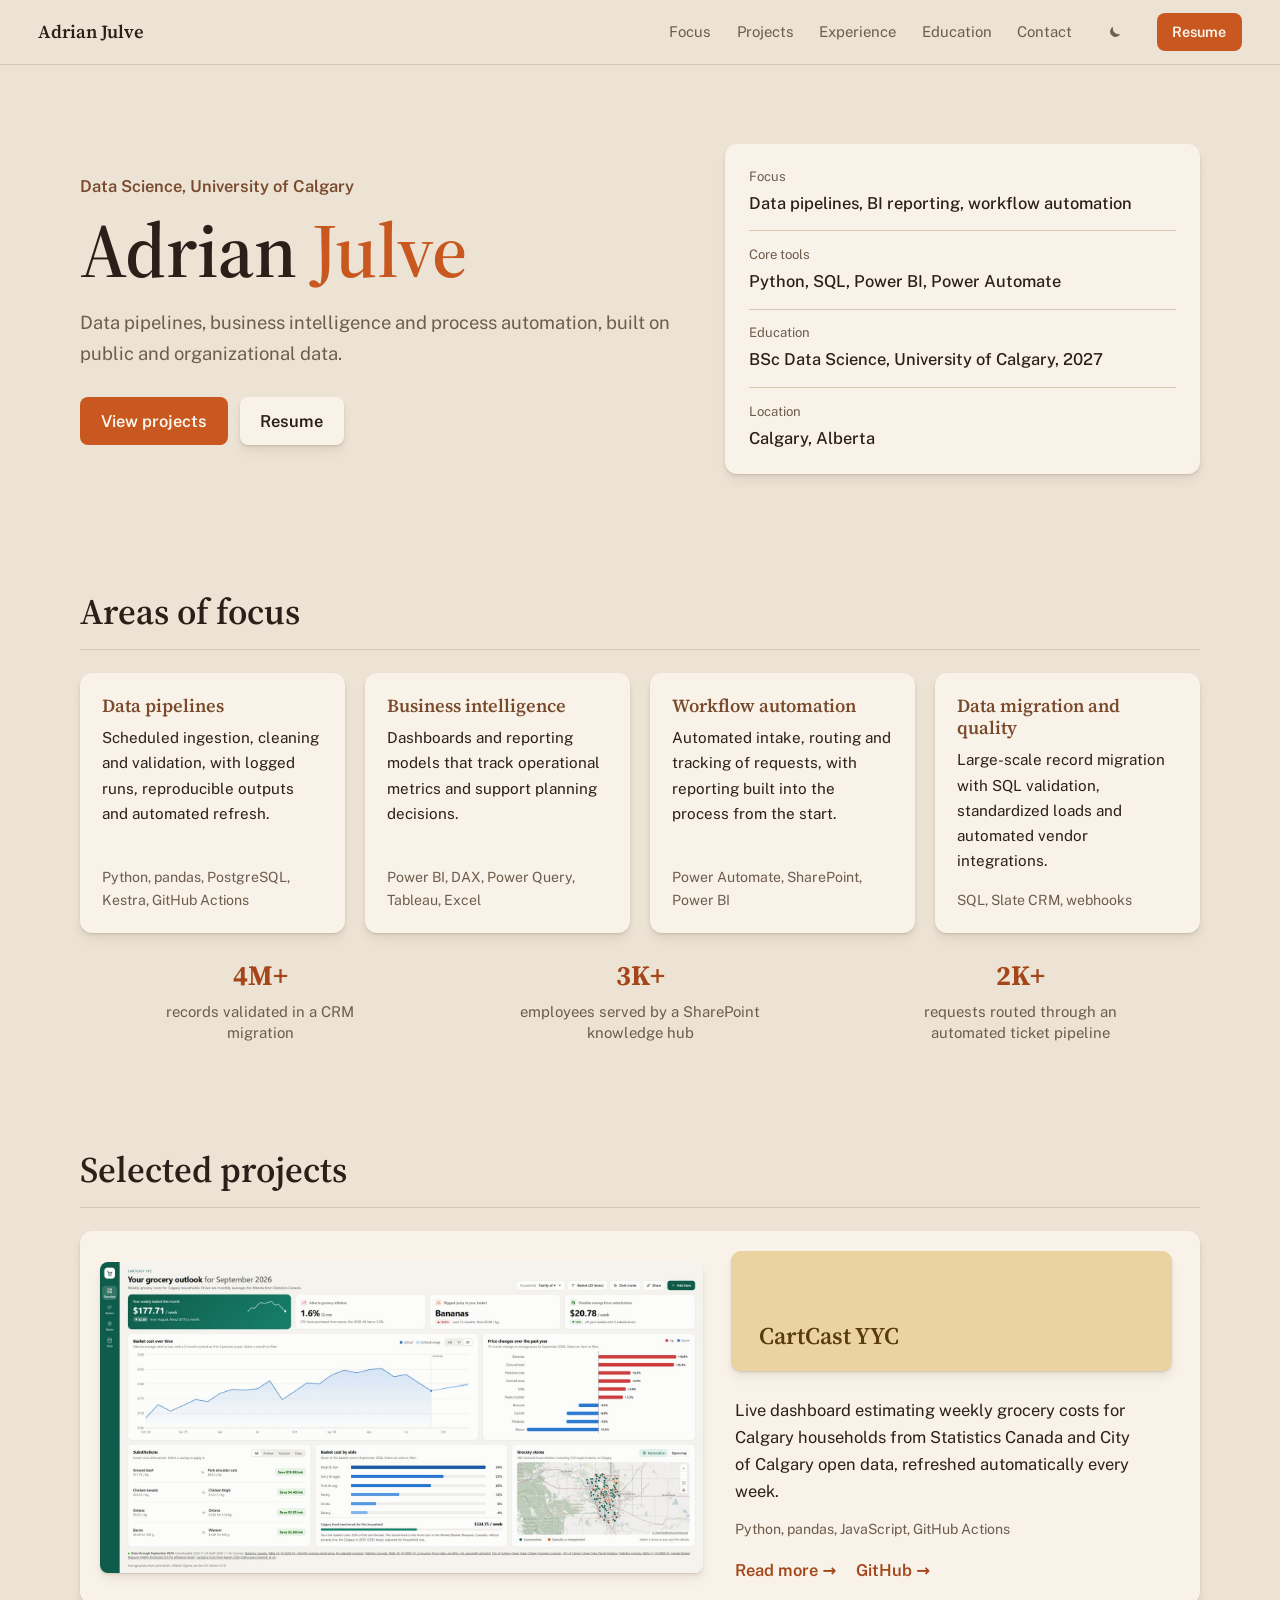
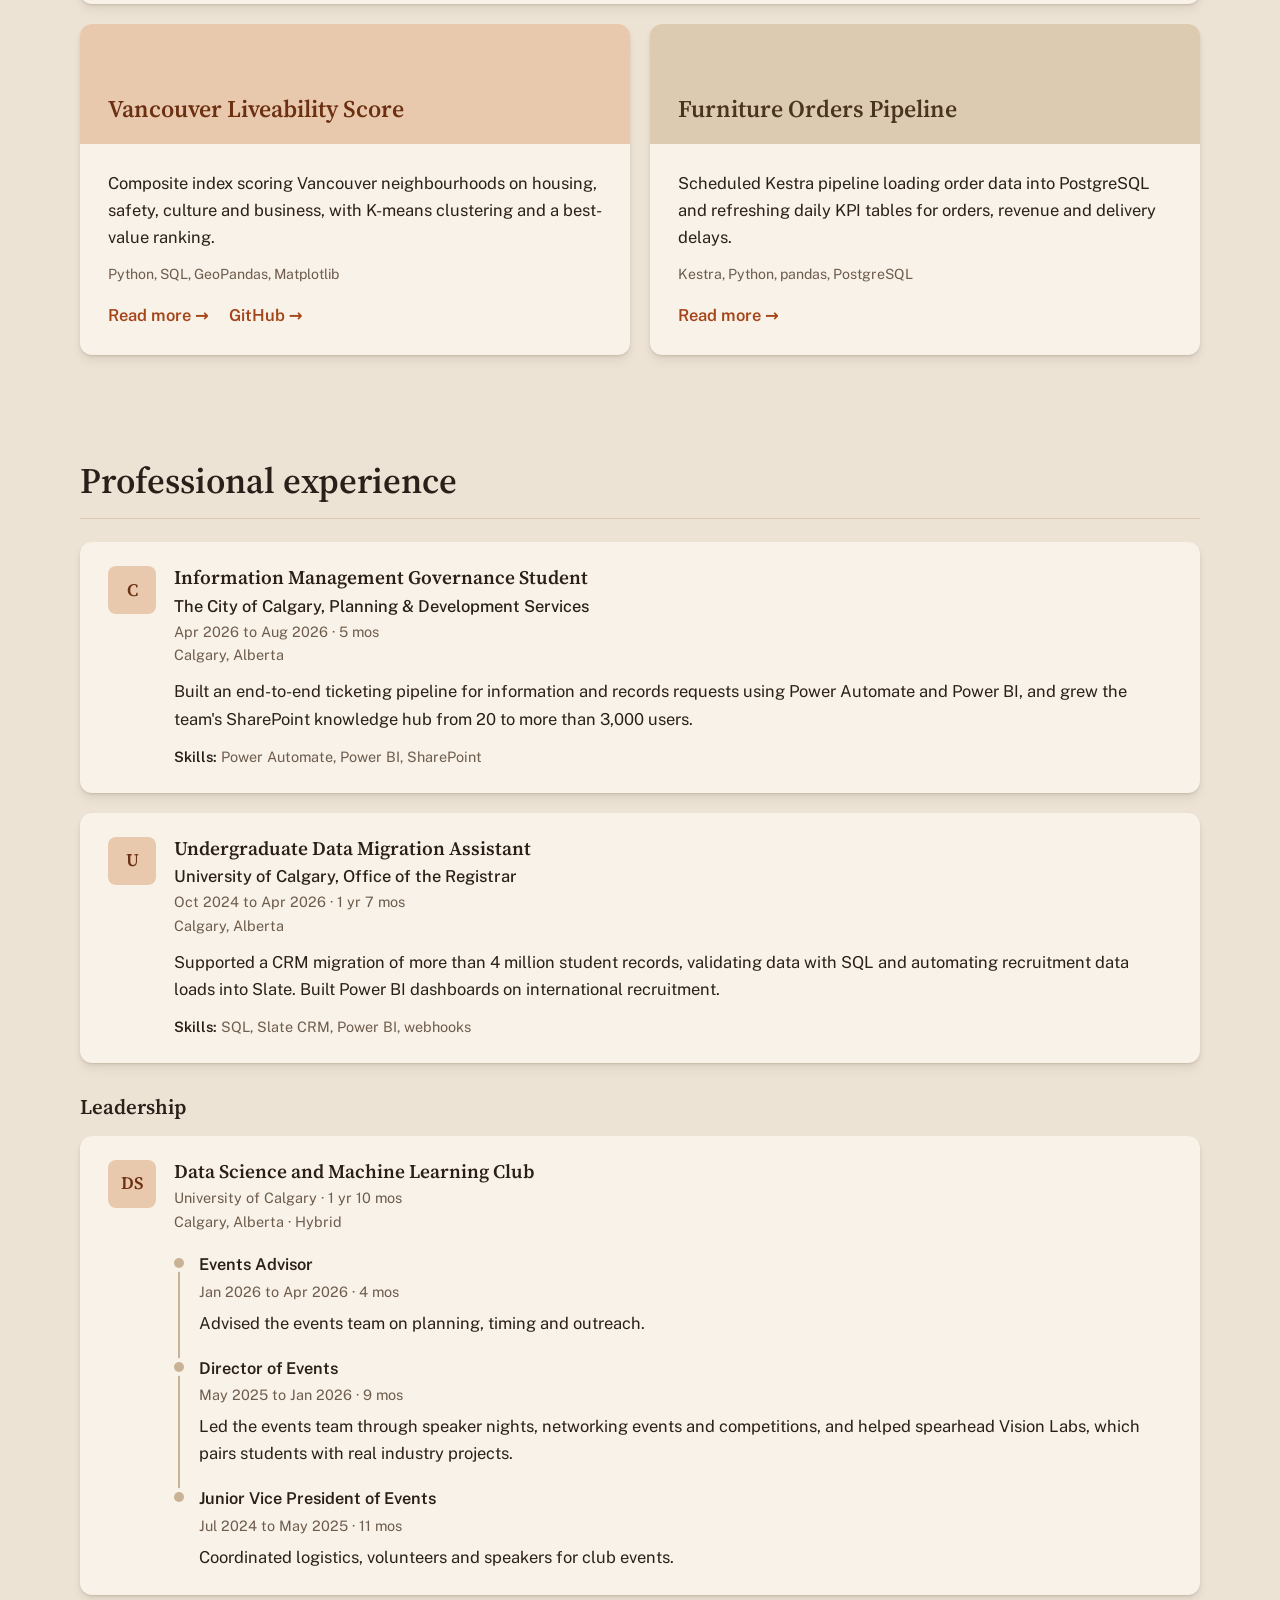
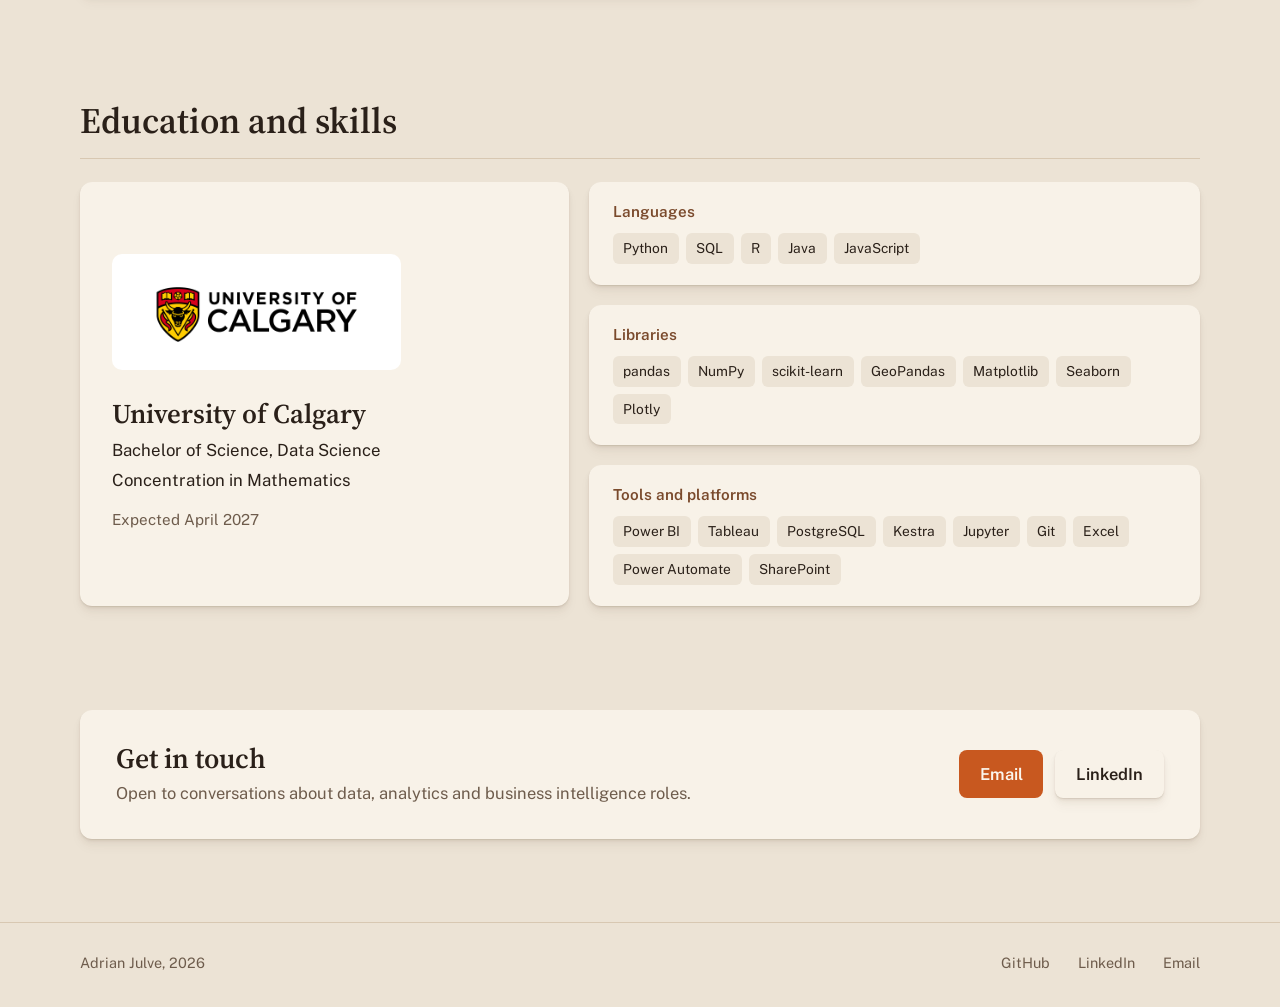
==== commit e903e87b: "Update CartCast screenshots and link spacing" ====
--- a/index.html
+++ b/index.html
@@ -15,7 +15,7 @@
   <link rel="preconnect" href="https://fonts.googleapis.com">
   <link rel="preconnect" href="https://fonts.gstatic.com" crossorigin>
   <link href="https://fonts.googleapis.com/css2?family=Public+Sans:wght@400;500;600;700&family=Source+Serif+4:opsz,wght@8..60,600&display=swap" rel="stylesheet">
-  <link rel="stylesheet" href="css/style.css?v=d0f3f606">
+  <link rel="stylesheet" href="css/style.css?v=38ac022d">
 </head>
 <body>
   <header class="nav">
@@ -97,34 +97,35 @@
         </div>
         <article class="card project featured">
           <div class="featured-row">
-            <a class="project-image" href="cartcast-yyc.html">
-              <img src="images/cartcast-dashboard.jpg" width="1600" height="1118" alt="CartCast YYC dashboard showing the weekly basket cost, price changes, substitutions and a map of Calgary grocery stores">
+            <a class="project-image" href="cartcast-yyc">
+              <img class="theme-light" src="images/cartcast-light.jpg" width="1600" height="824" alt="CartCast YYC dashboard showing the weekly basket cost, price changes, substitutions and a map of Calgary grocery stores">
+              <img class="theme-dark" src="images/cartcast-dark.jpg" width="1600" height="824" alt="CartCast YYC dashboard showing the weekly basket cost, price changes, substitutions and a map of Calgary grocery stores">
             </a>
             <div class="featured-side">
-              <a class="project-cover cover-c" href="cartcast-yyc.html"><h3>CartCast YYC</h3></a>
+              <a class="project-cover cover-c" href="cartcast-yyc"><h3>CartCast YYC</h3></a>
               <div class="project-body">
                 <p>Live dashboard estimating weekly grocery costs for Calgary households from Statistics Canada and City of Calgary open data, refreshed automatically every week.</p>
                 <p class="meta">Python, pandas, JavaScript, GitHub Actions</p>
-                <p class="links"><a href="cartcast-yyc.html">Read more</a><a href="https://github.com/AdrianJulve/cartcast-yyc" target="_blank" rel="noopener noreferrer">GitHub</a></p>
+                <p class="links"><a href="cartcast-yyc">Read more</a><a href="https://github.com/AdrianJulve/cartcast-yyc" target="_blank" rel="noopener noreferrer">GitHub</a></p>
               </div>
             </div>
           </div>
         </article>
         <div class="project-grid">
           <article class="card project">
-            <a class="project-cover cover-a" href="vancouver-liveability.html"><h3>Vancouver Liveability Score</h3></a>
+            <a class="project-cover cover-a" href="vancouver-liveability"><h3>Vancouver Liveability Score</h3></a>
             <div class="project-body">
               <p>Composite index scoring Vancouver neighbourhoods on housing, safety, culture and business, with K-means clustering and a best-value ranking.</p>
               <p class="meta">Python, SQL, GeoPandas, Matplotlib</p>
-              <p class="links"><a href="vancouver-liveability.html">Read more</a><a href="https://github.com/AdrianJulve/Vancouver-Liveability-Score" target="_blank" rel="noopener noreferrer">GitHub</a></p>
+              <p class="links"><a href="vancouver-liveability">Read more</a><a href="https://github.com/AdrianJulve/Vancouver-Liveability-Score" target="_blank" rel="noopener noreferrer">GitHub</a></p>
             </div>
           </article>
           <article class="card project">
-            <a class="project-cover cover-b" href="furniture-orders.html"><h3>Furniture Orders Pipeline</h3></a>
+            <a class="project-cover cover-b" href="furniture-orders"><h3>Furniture Orders Pipeline</h3></a>
             <div class="project-body">
               <p>Scheduled Kestra pipeline loading order data into PostgreSQL and refreshing daily KPI tables for orders, revenue and delivery delays.</p>
               <p class="meta">Kestra, Python, pandas, PostgreSQL</p>
-              <p class="links"><a href="furniture-orders.html">Read more</a></p>
+              <p class="links"><a href="furniture-orders">Read more</a></p>
             </div>
           </article>
         </div>
--- a/css/style.css
+++ b/css/style.css
@@ -176,6 +176,11 @@
   outline-offset: 3px;
 }
 
+[data-theme="light"] .theme-dark,
+[data-theme="dark"] .theme-light {
+  display: none !important;
+}
+
 /* Navigation */
 
 .nav {
@@ -487,7 +492,8 @@
 }
 
 .featured-side .links {
-  margin-top: 0.25rem;
+  margin-top: 0;
+  padding-top: 1rem;
 }
 
 .project-cover {
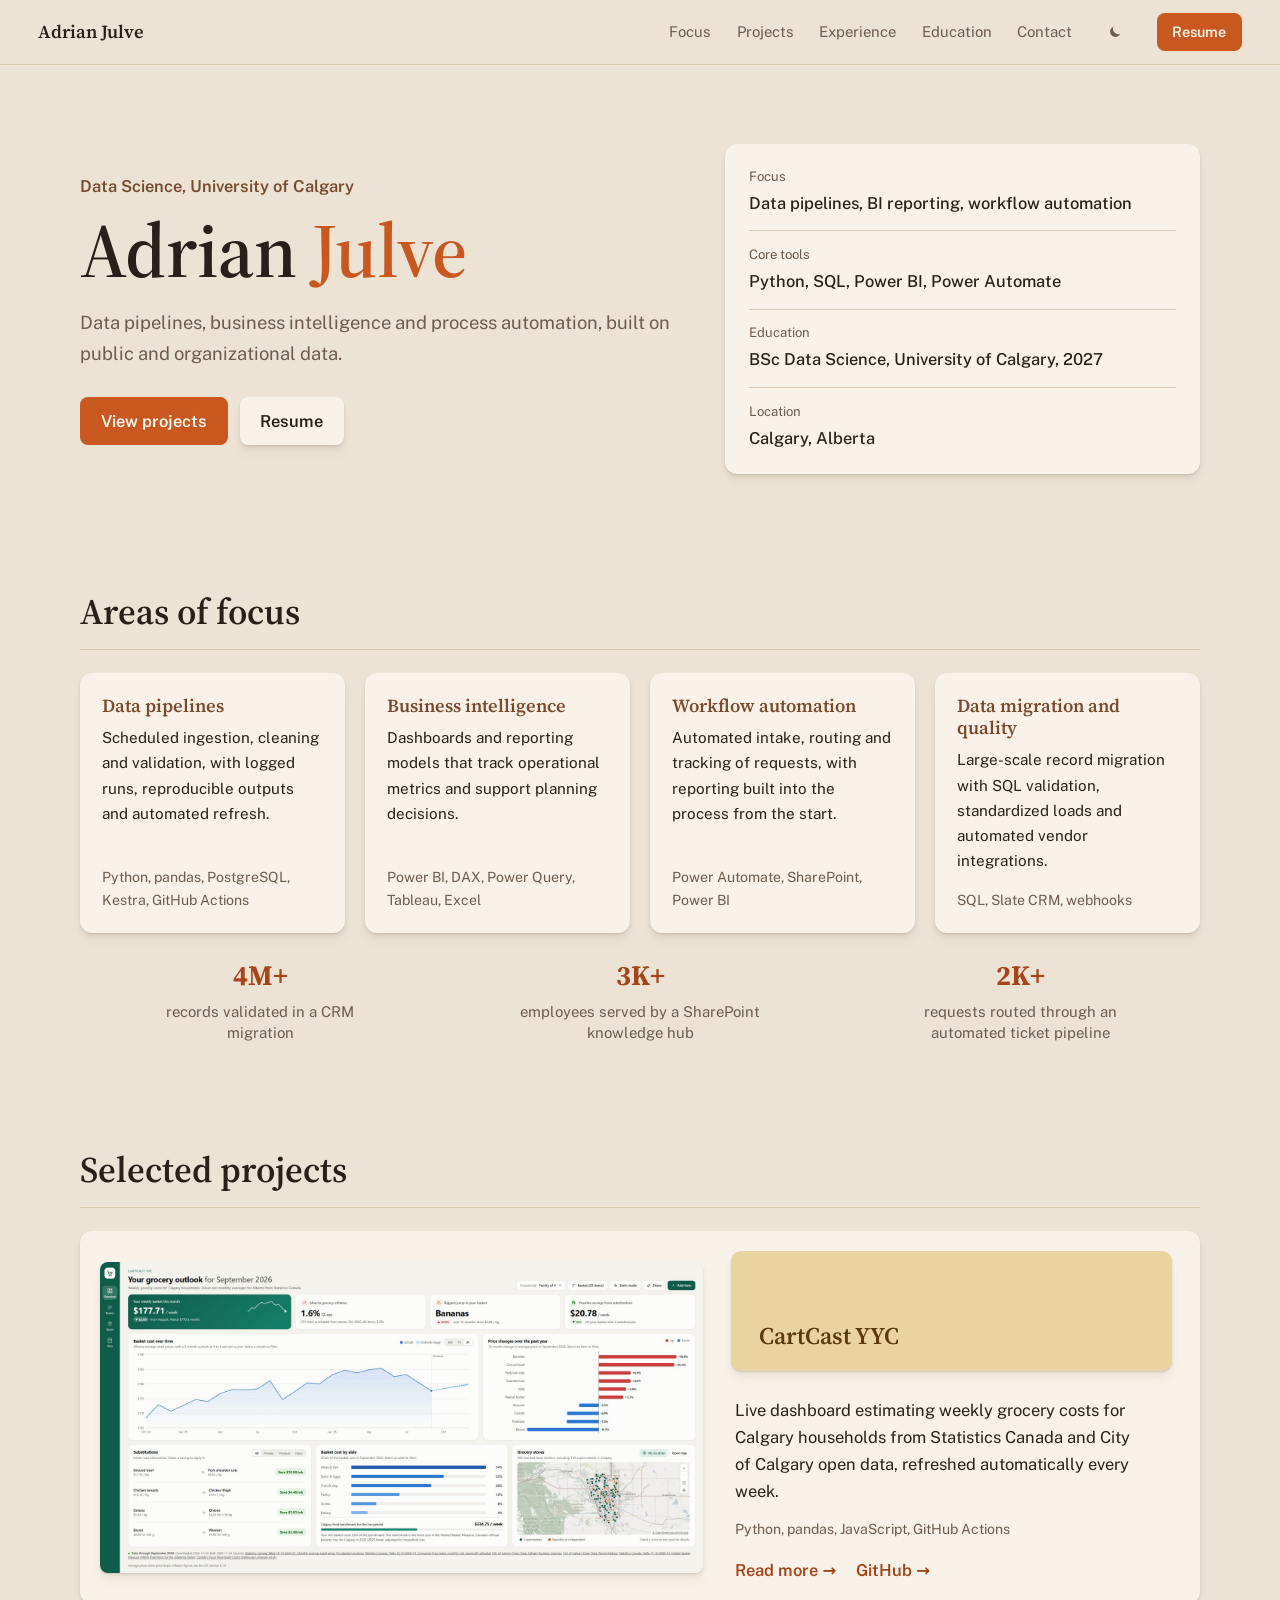
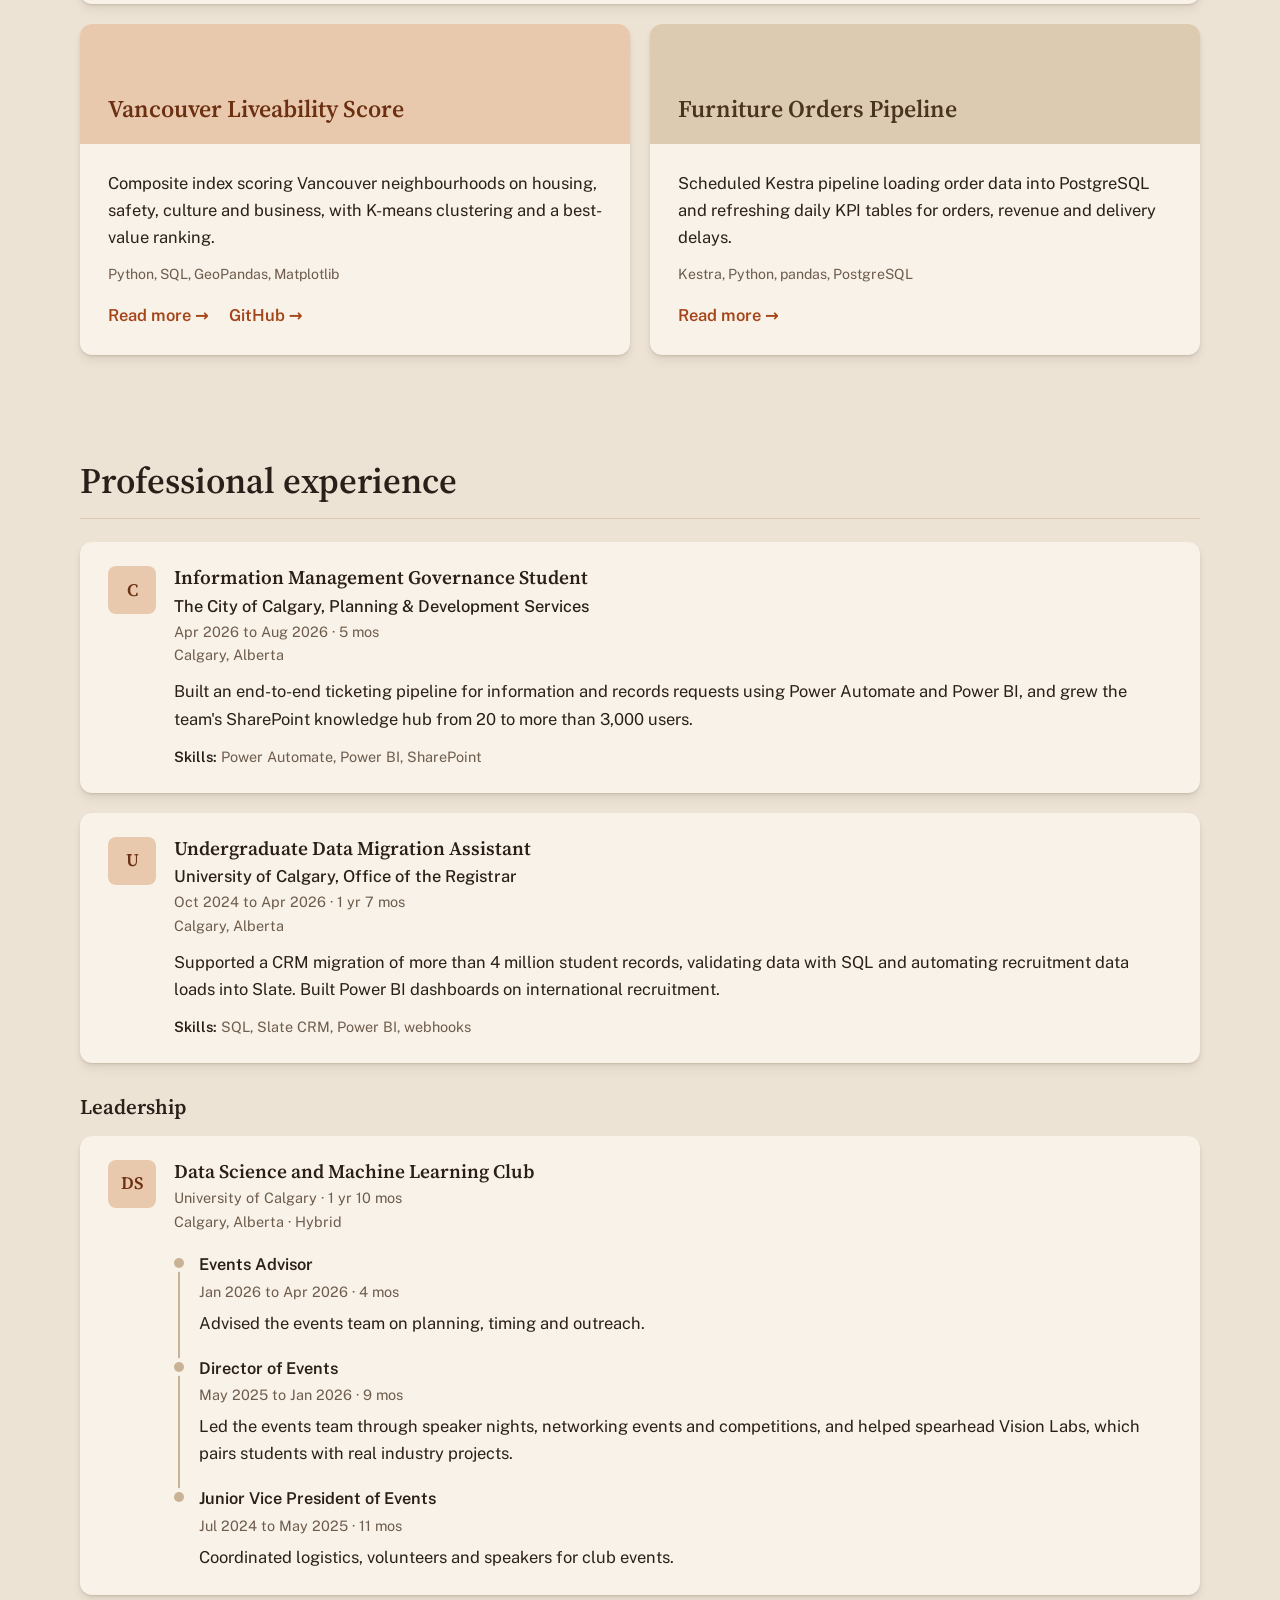
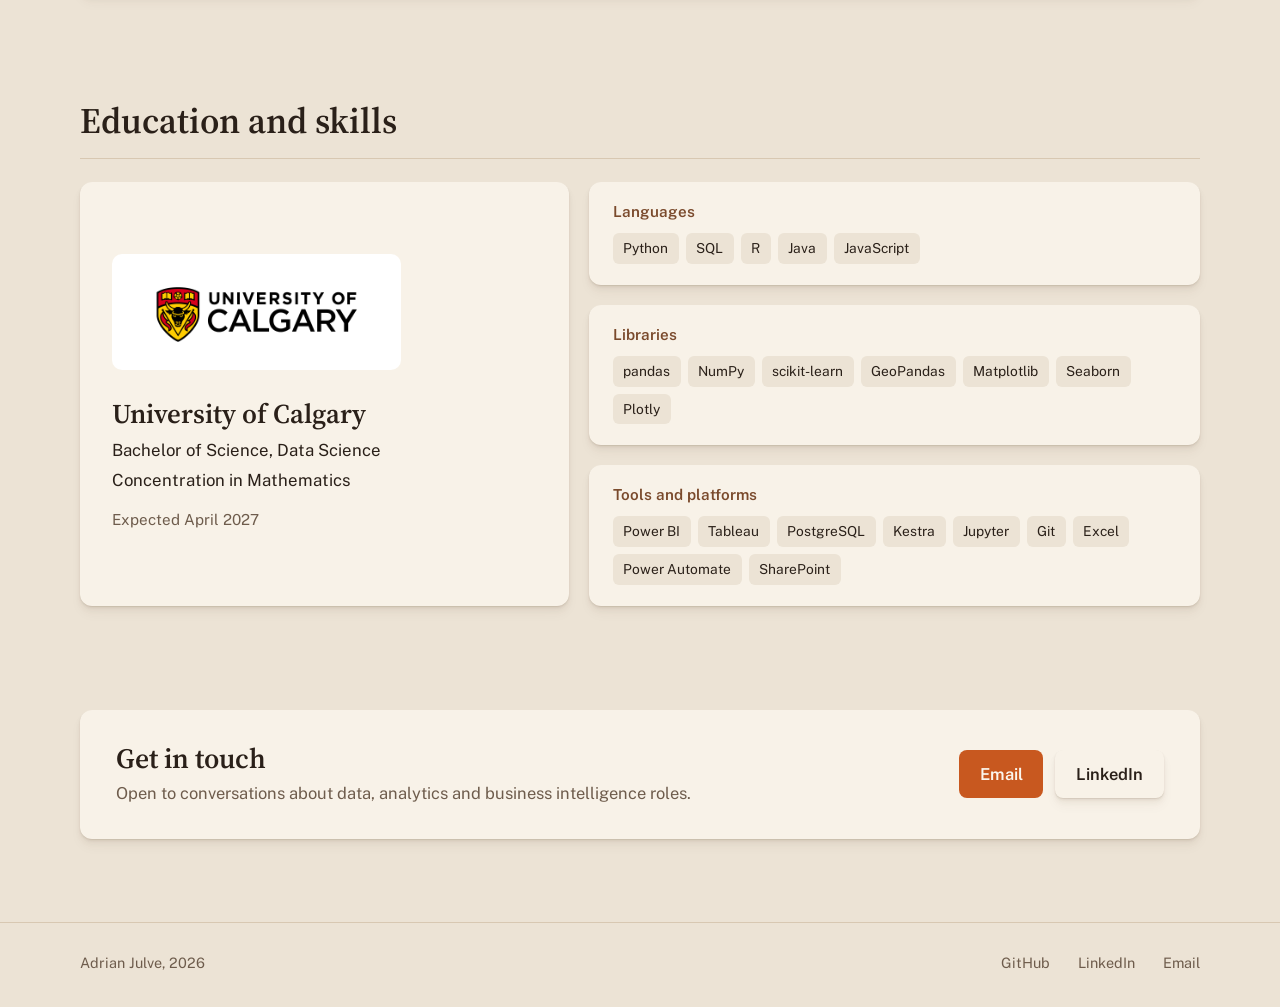
==== commit 5ef93f33: "Match CartCast screenshots and add home navigation" ====
--- a/index.html
+++ b/index.html
@@ -15,7 +15,7 @@
   <link rel="preconnect" href="https://fonts.googleapis.com">
   <link rel="preconnect" href="https://fonts.gstatic.com" crossorigin>
   <link href="https://fonts.googleapis.com/css2?family=Public+Sans:wght@400;500;600;700&family=Source+Serif+4:opsz,wght@8..60,600&display=swap" rel="stylesheet">
-  <link rel="stylesheet" href="css/style.css?v=38ac022d">
+  <link rel="stylesheet" href="css/style.css?v=d8c8bba0">
 </head>
 <body>
   <header class="nav">
--- a/css/style.css
+++ b/css/style.css
@@ -980,21 +980,52 @@
   margin: 0;
 }
 
+.back-link {
+  display: inline-flex;
+  align-items: center;
+  gap: 0.4rem;
+  color: var(--muted);
+  font-size: 0.92rem;
+  font-weight: 500;
+  margin-bottom: 1.25rem;
+}
+
+.back-link::before {
+  content: "\2190";
+  color: var(--accent);
+  transition: transform 0.2s;
+}
+
+.back-link:hover {
+  color: var(--text);
+  text-decoration: none;
+}
+
+.back-link:hover::before {
+  transform: translateX(-3px);
+}
+
 .next {
+  display: grid;
+  grid-template-columns: 1fr 2fr;
+  gap: 1.25rem;
   padding-top: 1.25rem;
   padding-bottom: 3rem;
 }
 
+.home-card,
 .next-card {
   display: block;
   padding: 1.5rem 1.75rem;
 }
 
+.home-card:hover,
 .next-card:hover {
   text-decoration: none;
   box-shadow: var(--shadow-hover);
 }
 
+.home-card .muted,
 .next-card .muted {
   display: block;
   font-size: 0.9rem;
@@ -1007,6 +1038,26 @@
   color: var(--text);
 }
 
+.home-title {
+  display: block;
+  font-size: 1.4rem;
+  font-weight: 600;
+  color: var(--text);
+}
+
+.home-title::before {
+  content: "\2190\00a0";
+  color: var(--accent);
+}
+
+.home-card:hover .home-title {
+  color: var(--accent-text);
+}
+
+.next-card {
+  text-align: right;
+}
+
 .next-title::after {
   content: "\00a0\2192";
   color: var(--accent);
@@ -1021,6 +1072,15 @@
 }
 
 @media (max-width: 860px) {
+  .next {
+    grid-template-columns: 1fr;
+  }
+
+  .next-card {
+    order: -1;
+    text-align: left;
+  }
+
   .wrap {
     padding-left: 1.25rem;
     padding-right: 1.25rem;
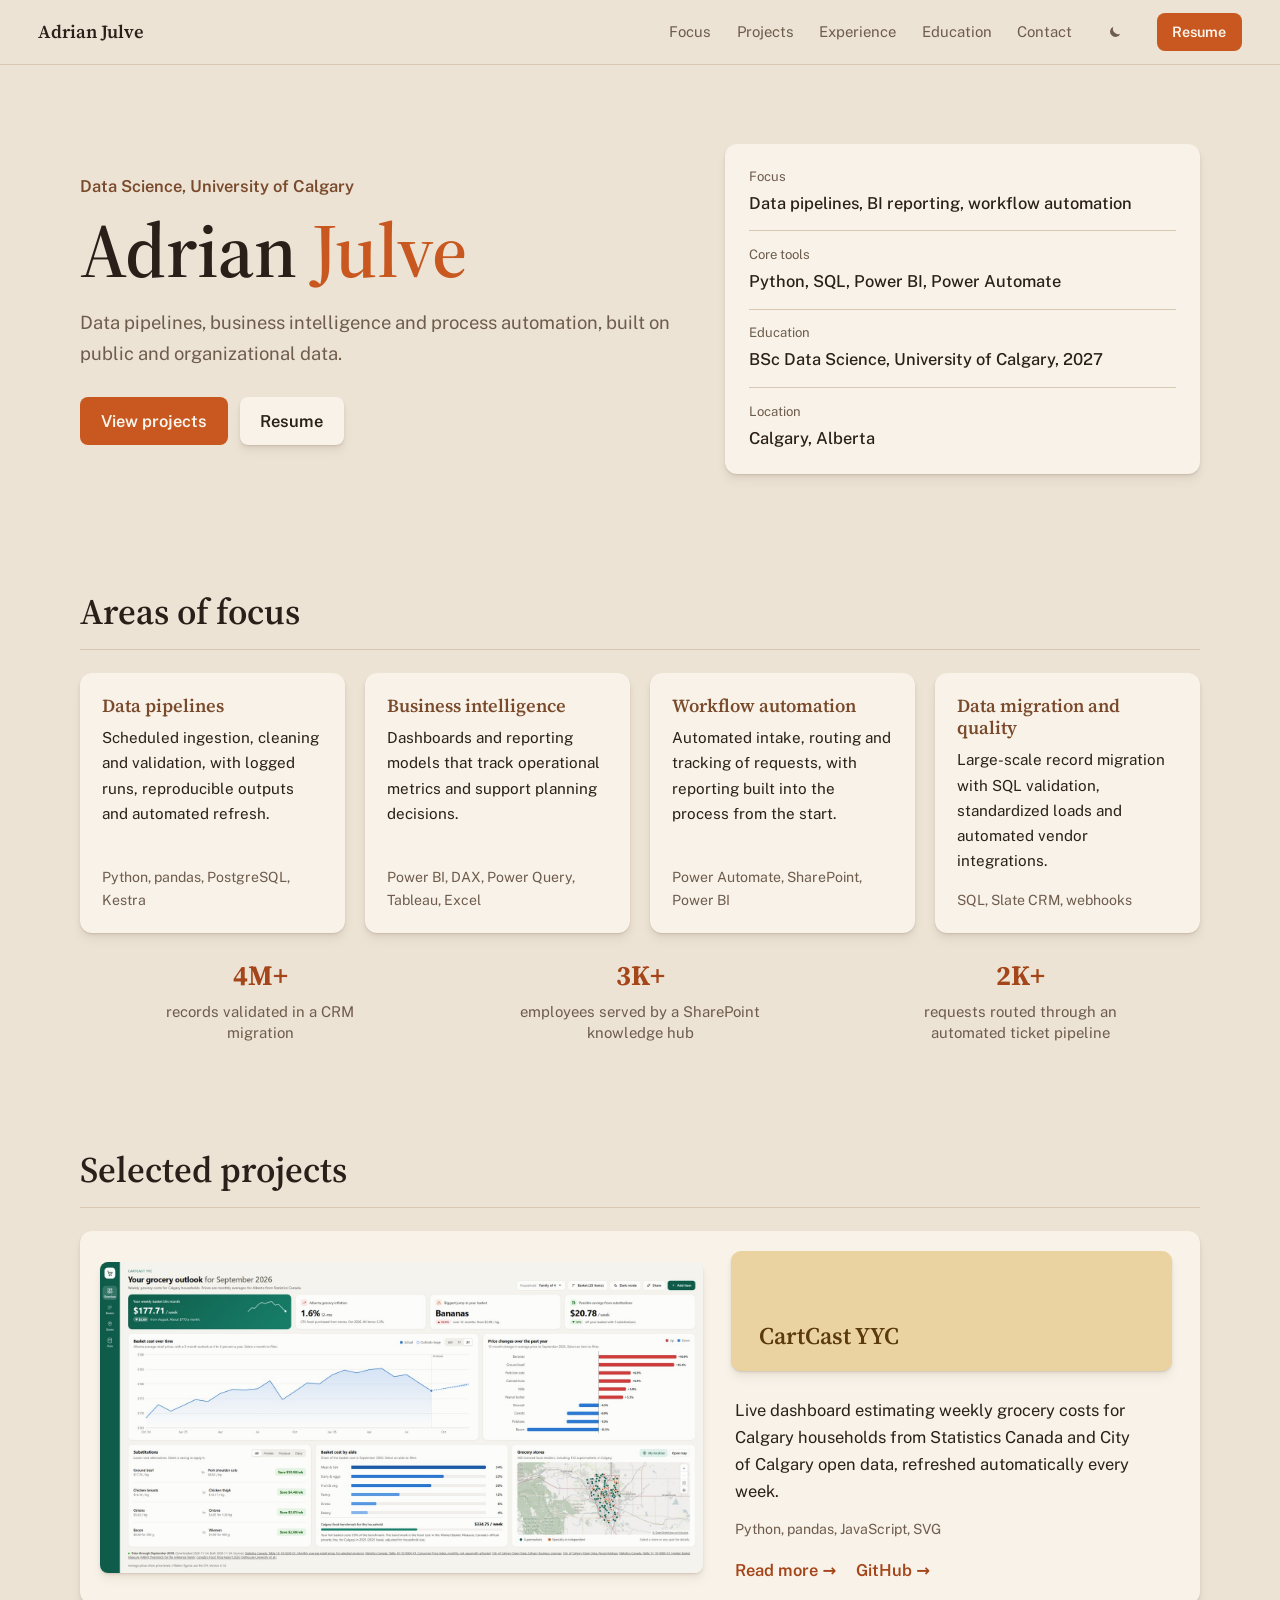
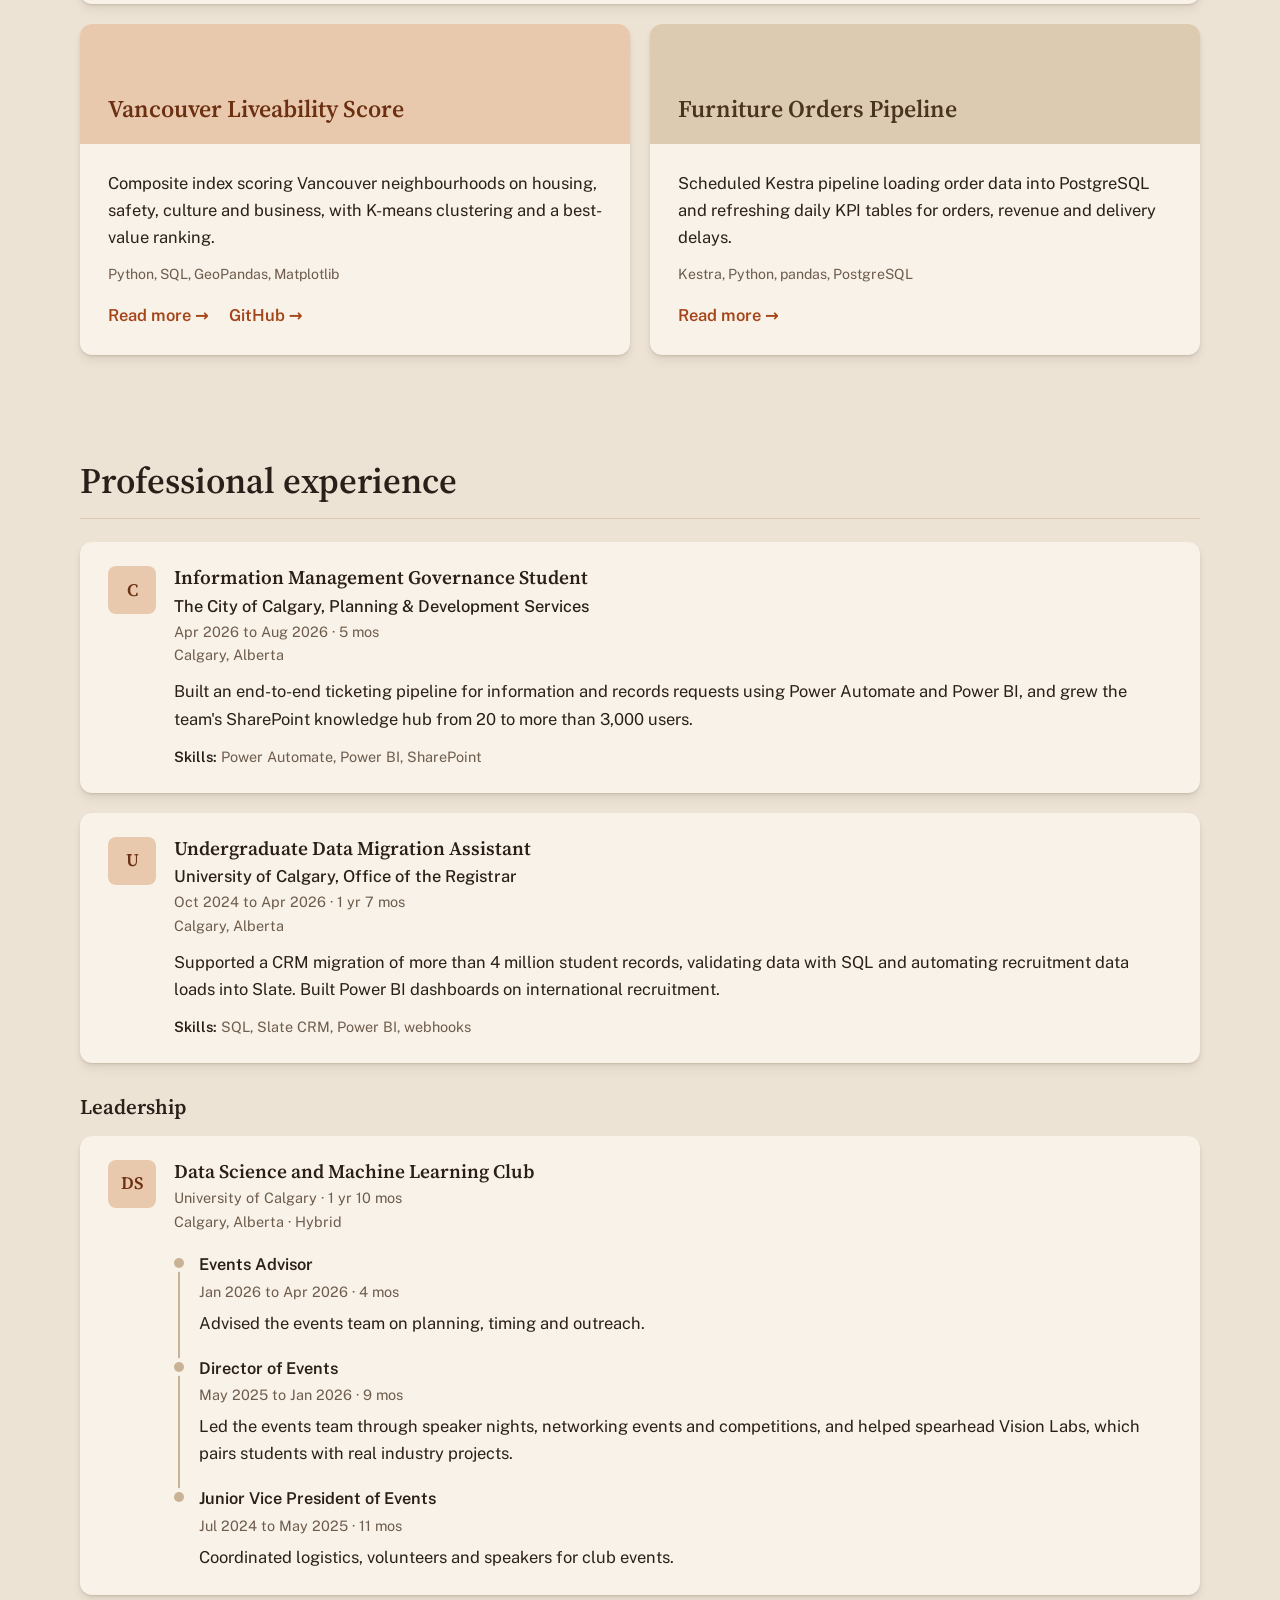
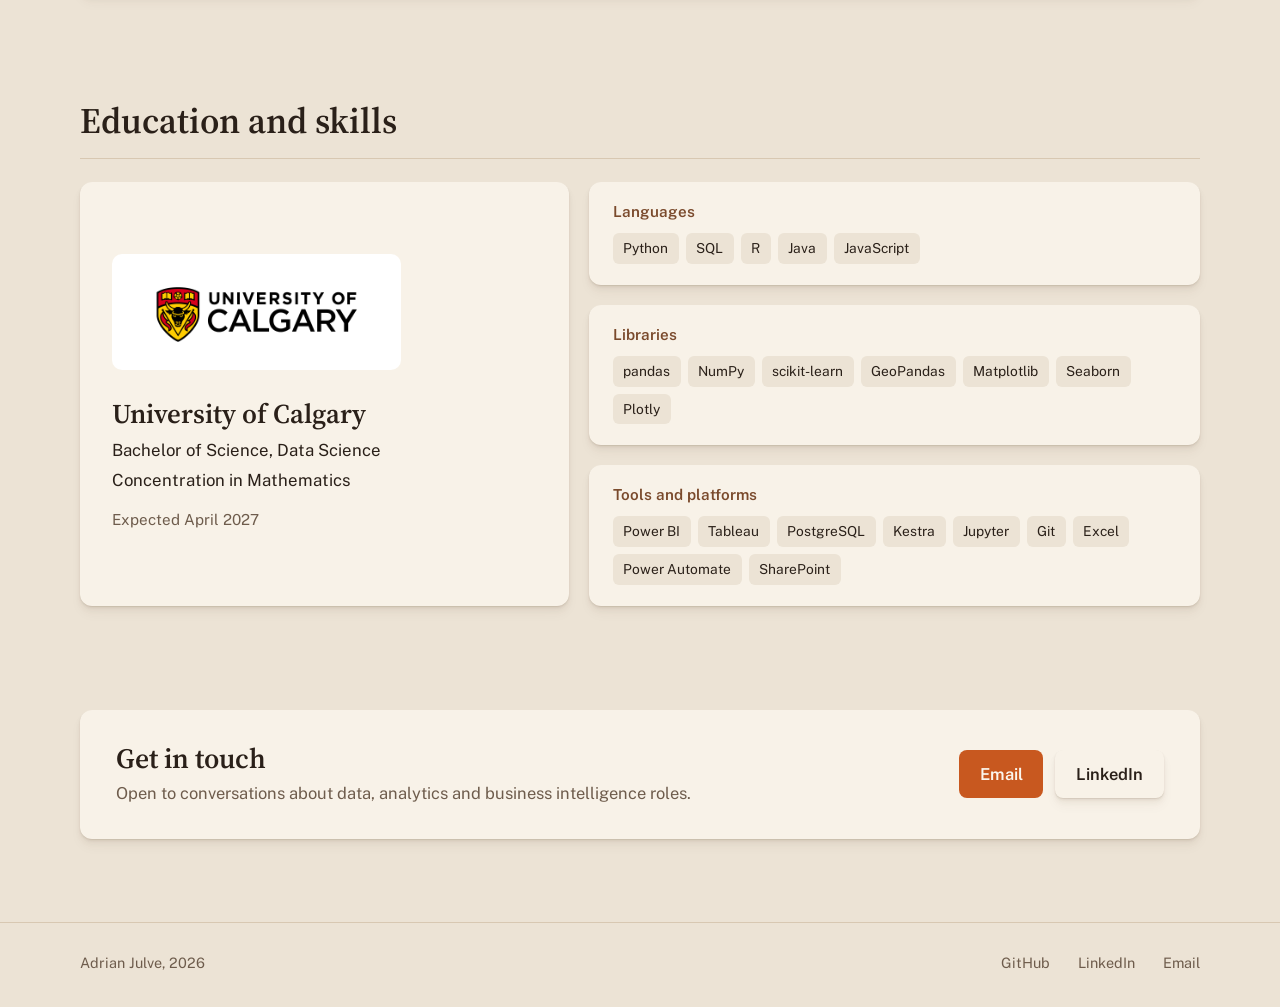
==== commit 283b7456: "Match CartCast screenshots, add home navigation and update tool lists" ====
--- a/index.html
+++ b/index.html
@@ -64,7 +64,7 @@
           <article class="card focus">
             <h3>Data pipelines</h3>
             <p>Scheduled ingestion, cleaning and validation, with logged runs, reproducible outputs and automated refresh.</p>
-            <p class="meta">Python, pandas, PostgreSQL, Kestra, GitHub Actions</p>
+            <p class="meta">Python, pandas, PostgreSQL, Kestra</p>
           </article>
           <article class="card focus">
             <h3>Business intelligence</h3>
@@ -105,7 +105,7 @@
               <a class="project-cover cover-c" href="cartcast-yyc"><h3>CartCast YYC</h3></a>
               <div class="project-body">
                 <p>Live dashboard estimating weekly grocery costs for Calgary households from Statistics Canada and City of Calgary open data, refreshed automatically every week.</p>
-                <p class="meta">Python, pandas, JavaScript, GitHub Actions</p>
+                <p class="meta">Python, pandas, JavaScript, SVG</p>
                 <p class="links"><a href="cartcast-yyc">Read more</a><a href="https://github.com/AdrianJulve/cartcast-yyc" target="_blank" rel="noopener noreferrer">GitHub</a></p>
               </div>
             </div>
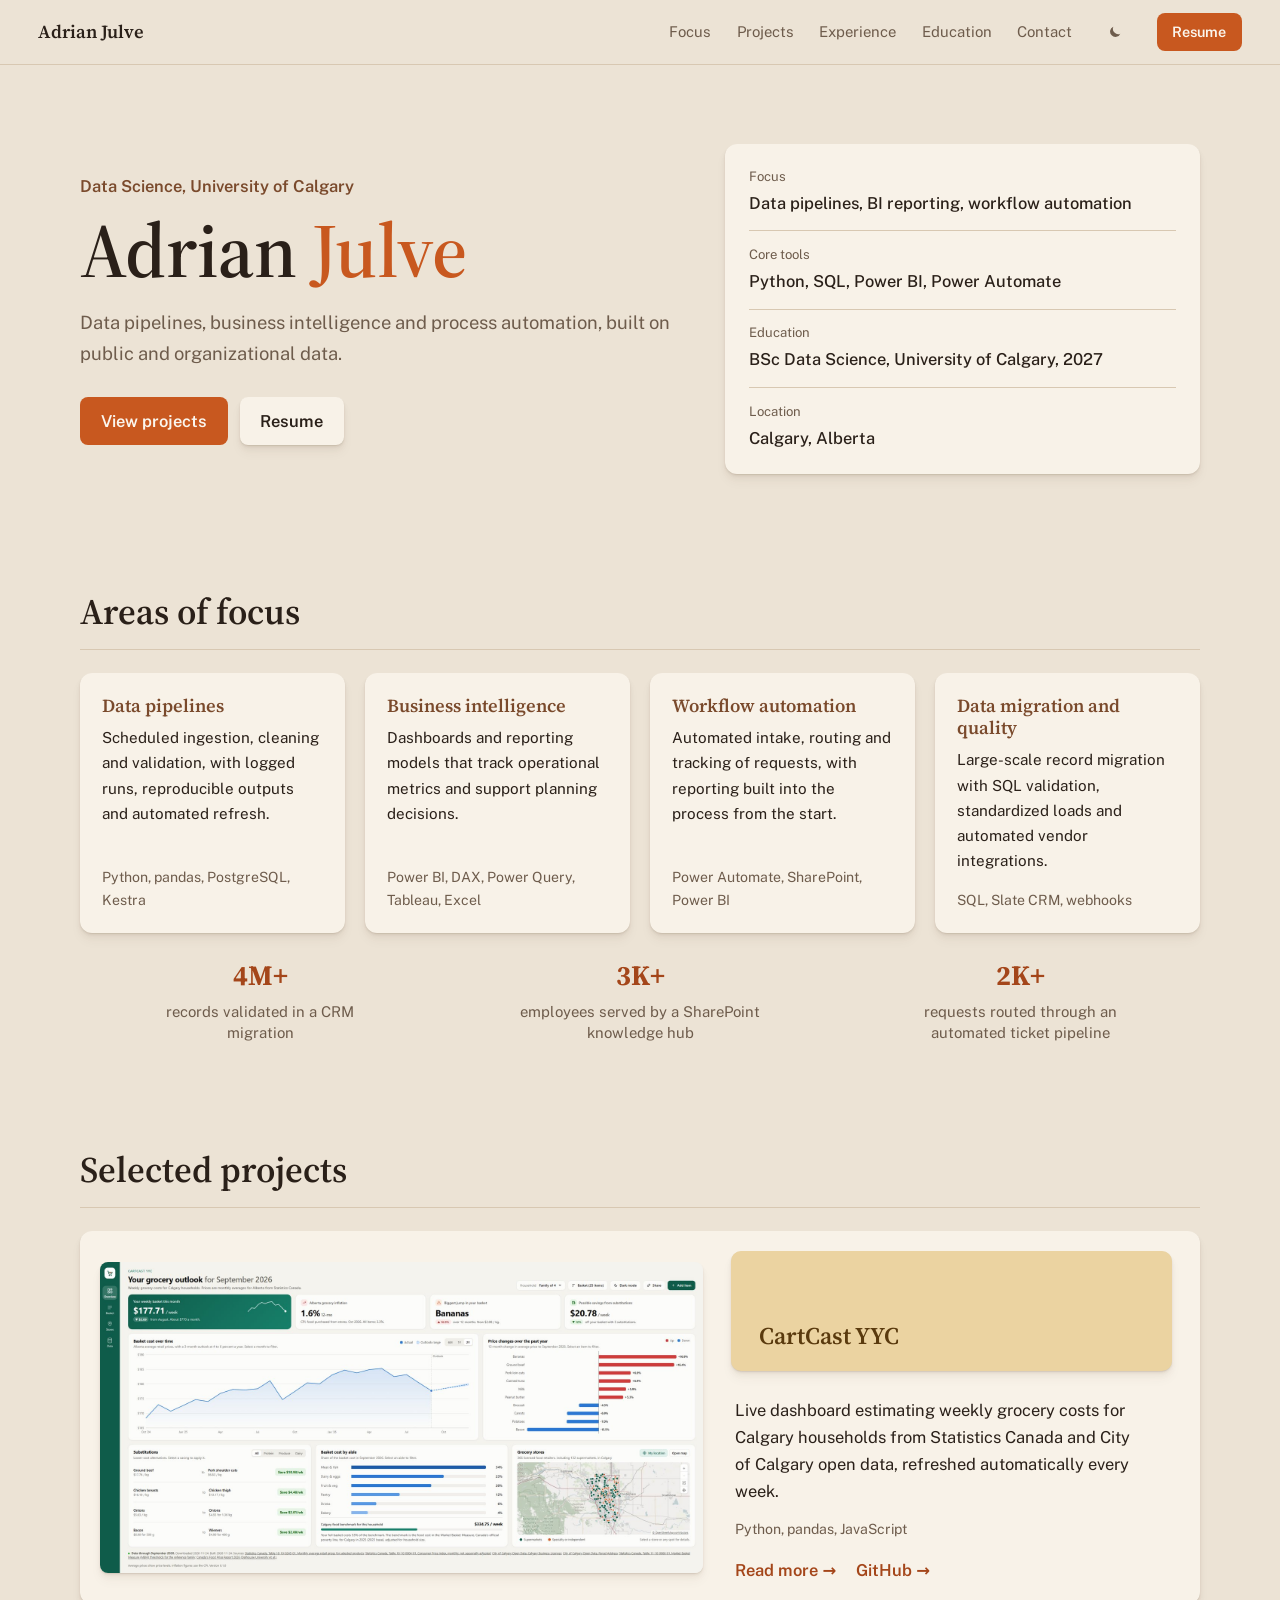
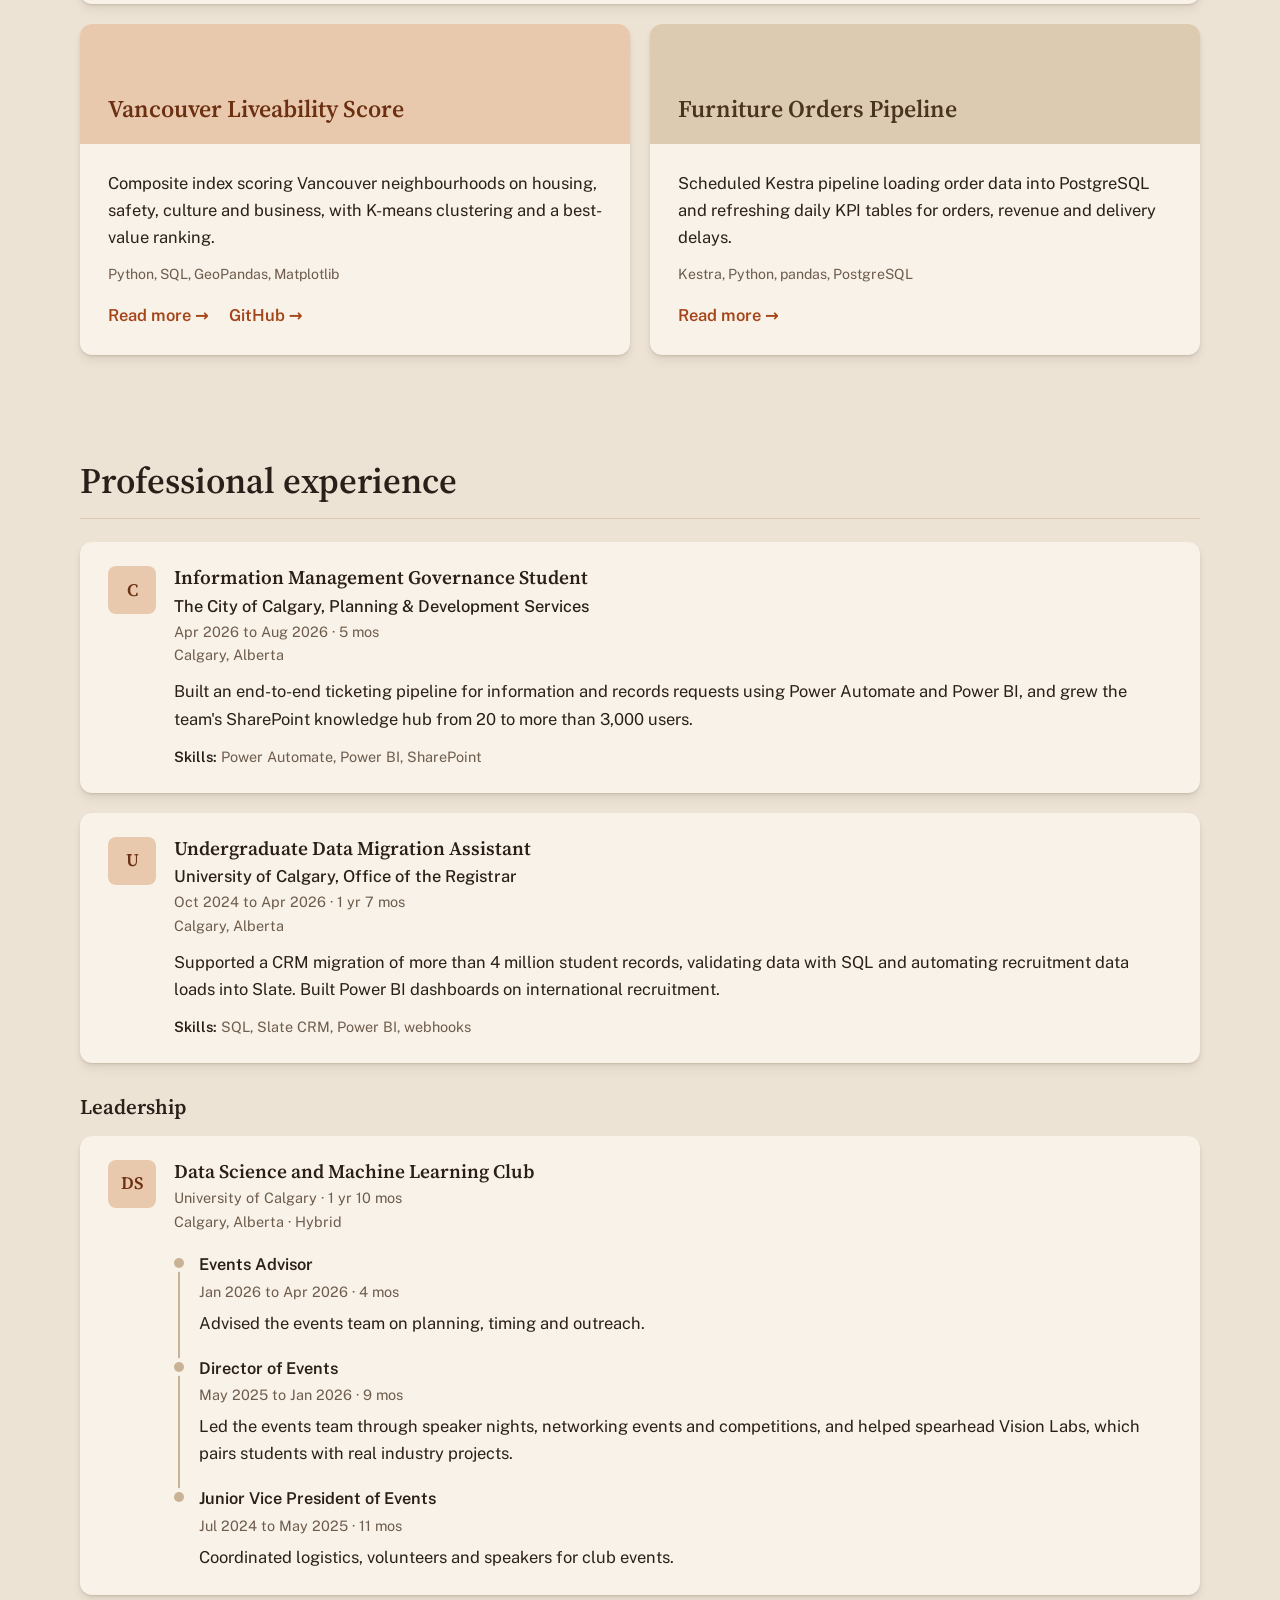
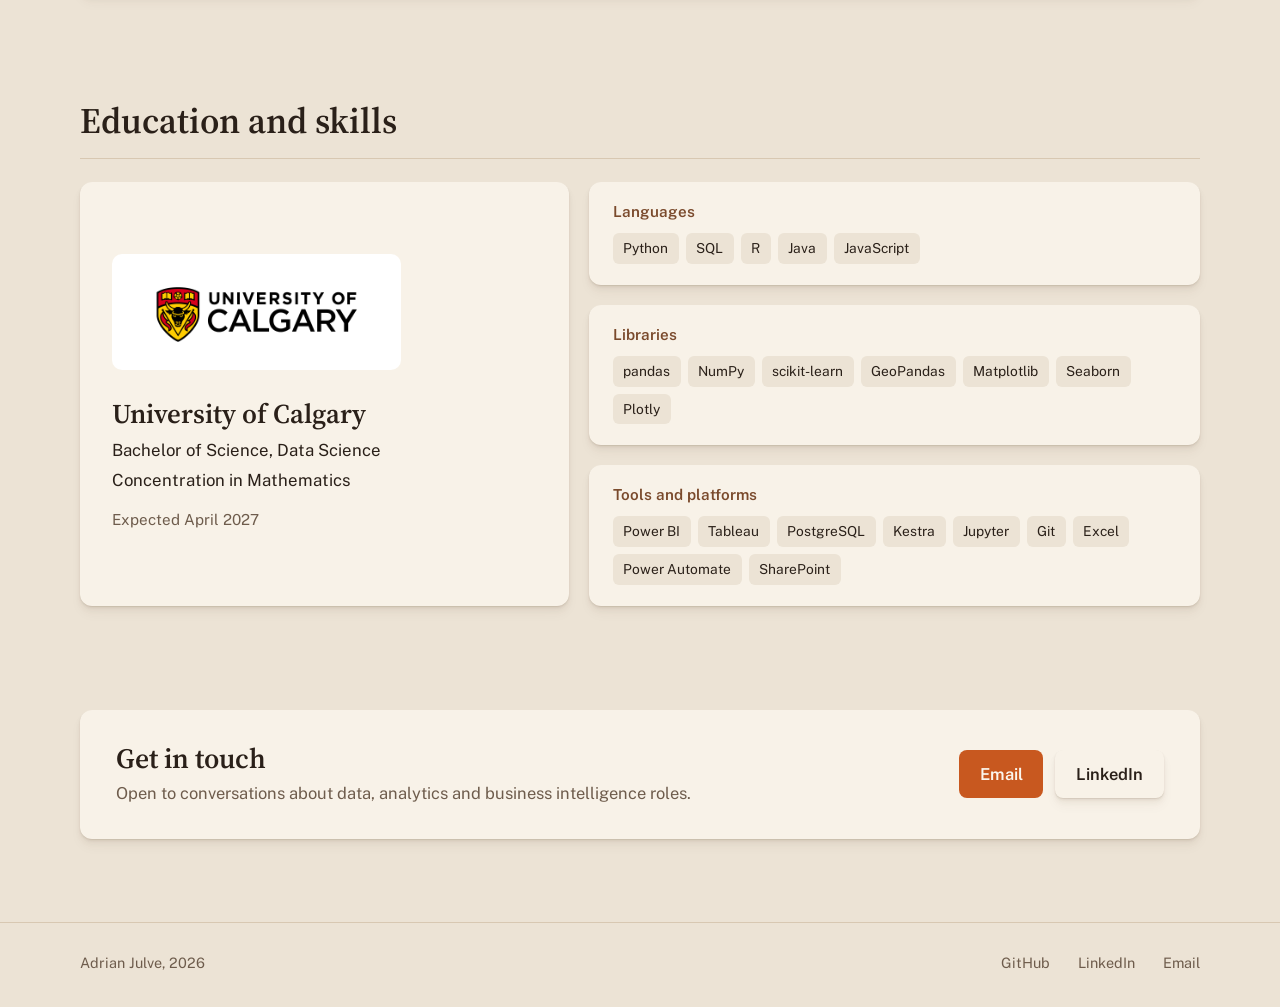
==== commit 221f2a4a: "Simplify CartCast page copy" ====
--- a/index.html
+++ b/index.html
@@ -105,7 +105,7 @@
               <a class="project-cover cover-c" href="cartcast-yyc"><h3>CartCast YYC</h3></a>
               <div class="project-body">
                 <p>Live dashboard estimating weekly grocery costs for Calgary households from Statistics Canada and City of Calgary open data, refreshed automatically every week.</p>
-                <p class="meta">Python, pandas, JavaScript, SVG</p>
+                <p class="meta">Python, pandas, JavaScript</p>
                 <p class="links"><a href="cartcast-yyc">Read more</a><a href="https://github.com/AdrianJulve/cartcast-yyc" target="_blank" rel="noopener noreferrer">GitHub</a></p>
               </div>
             </div>
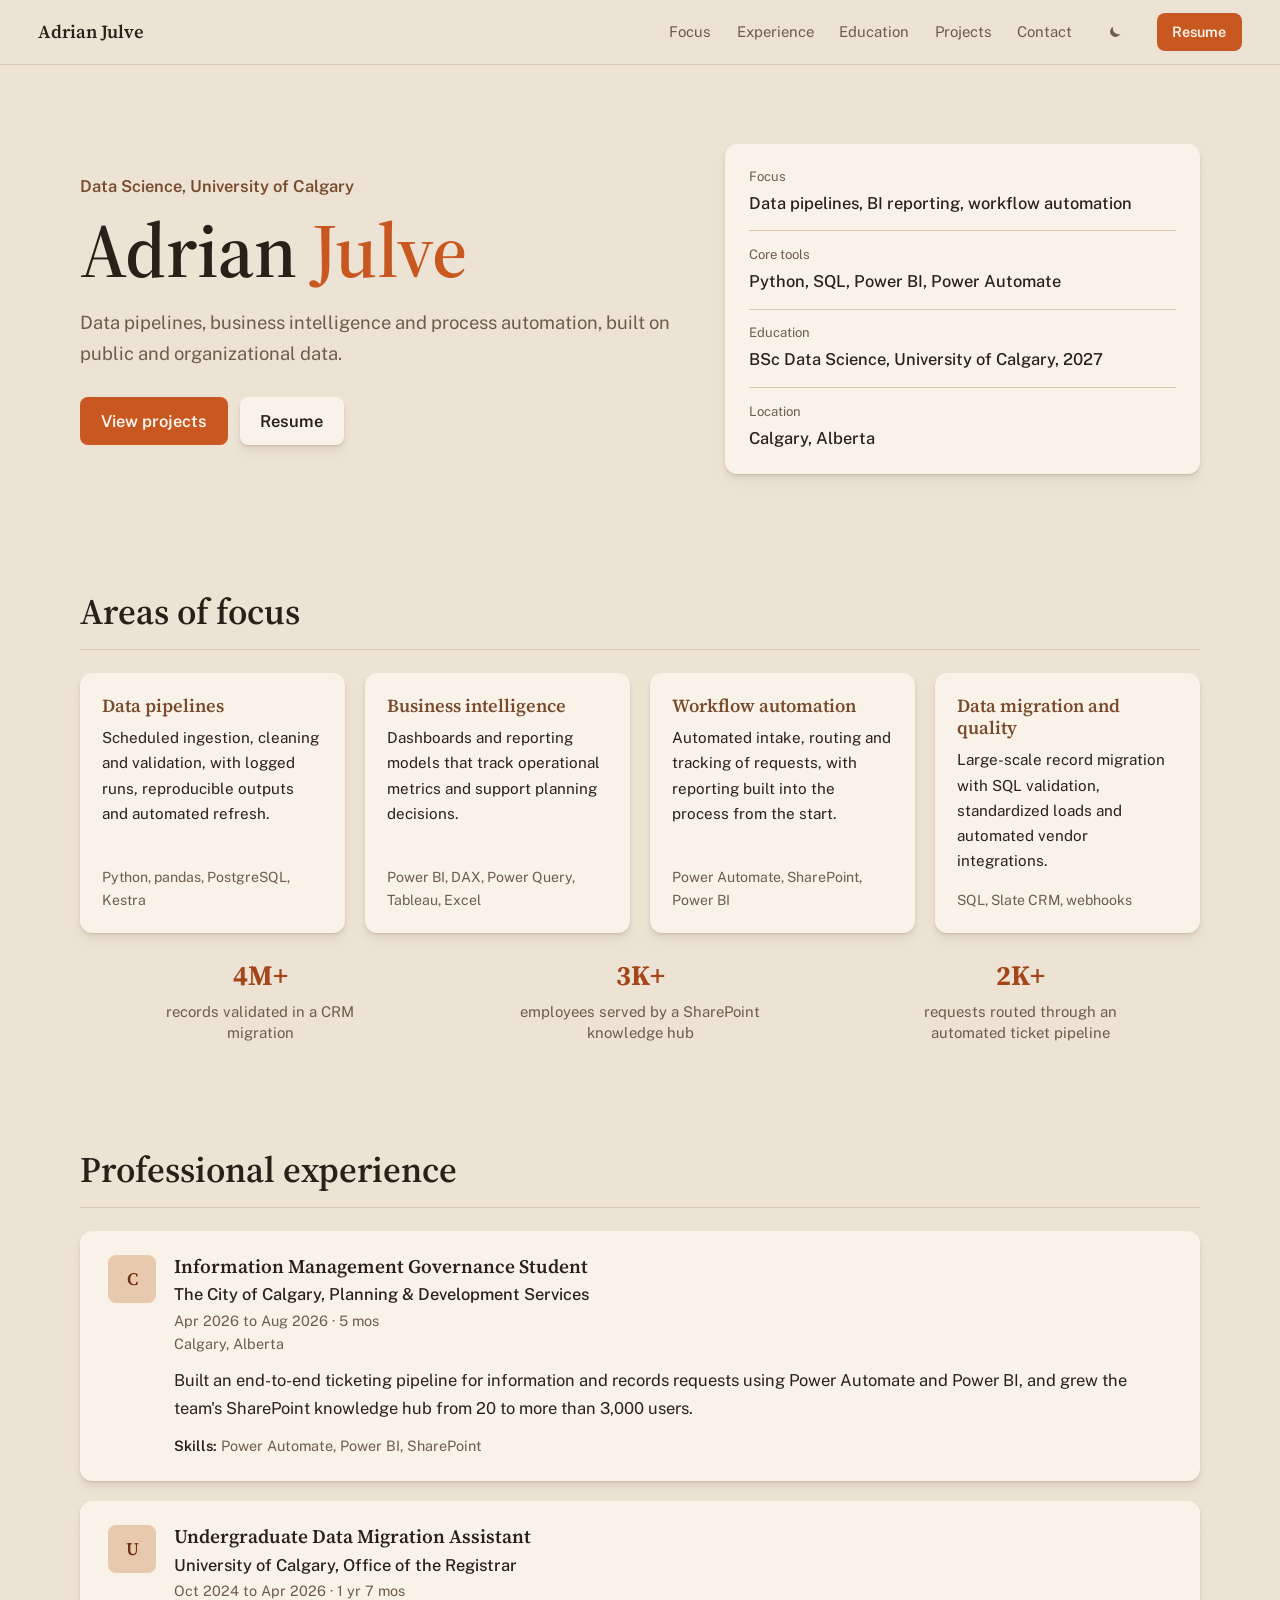
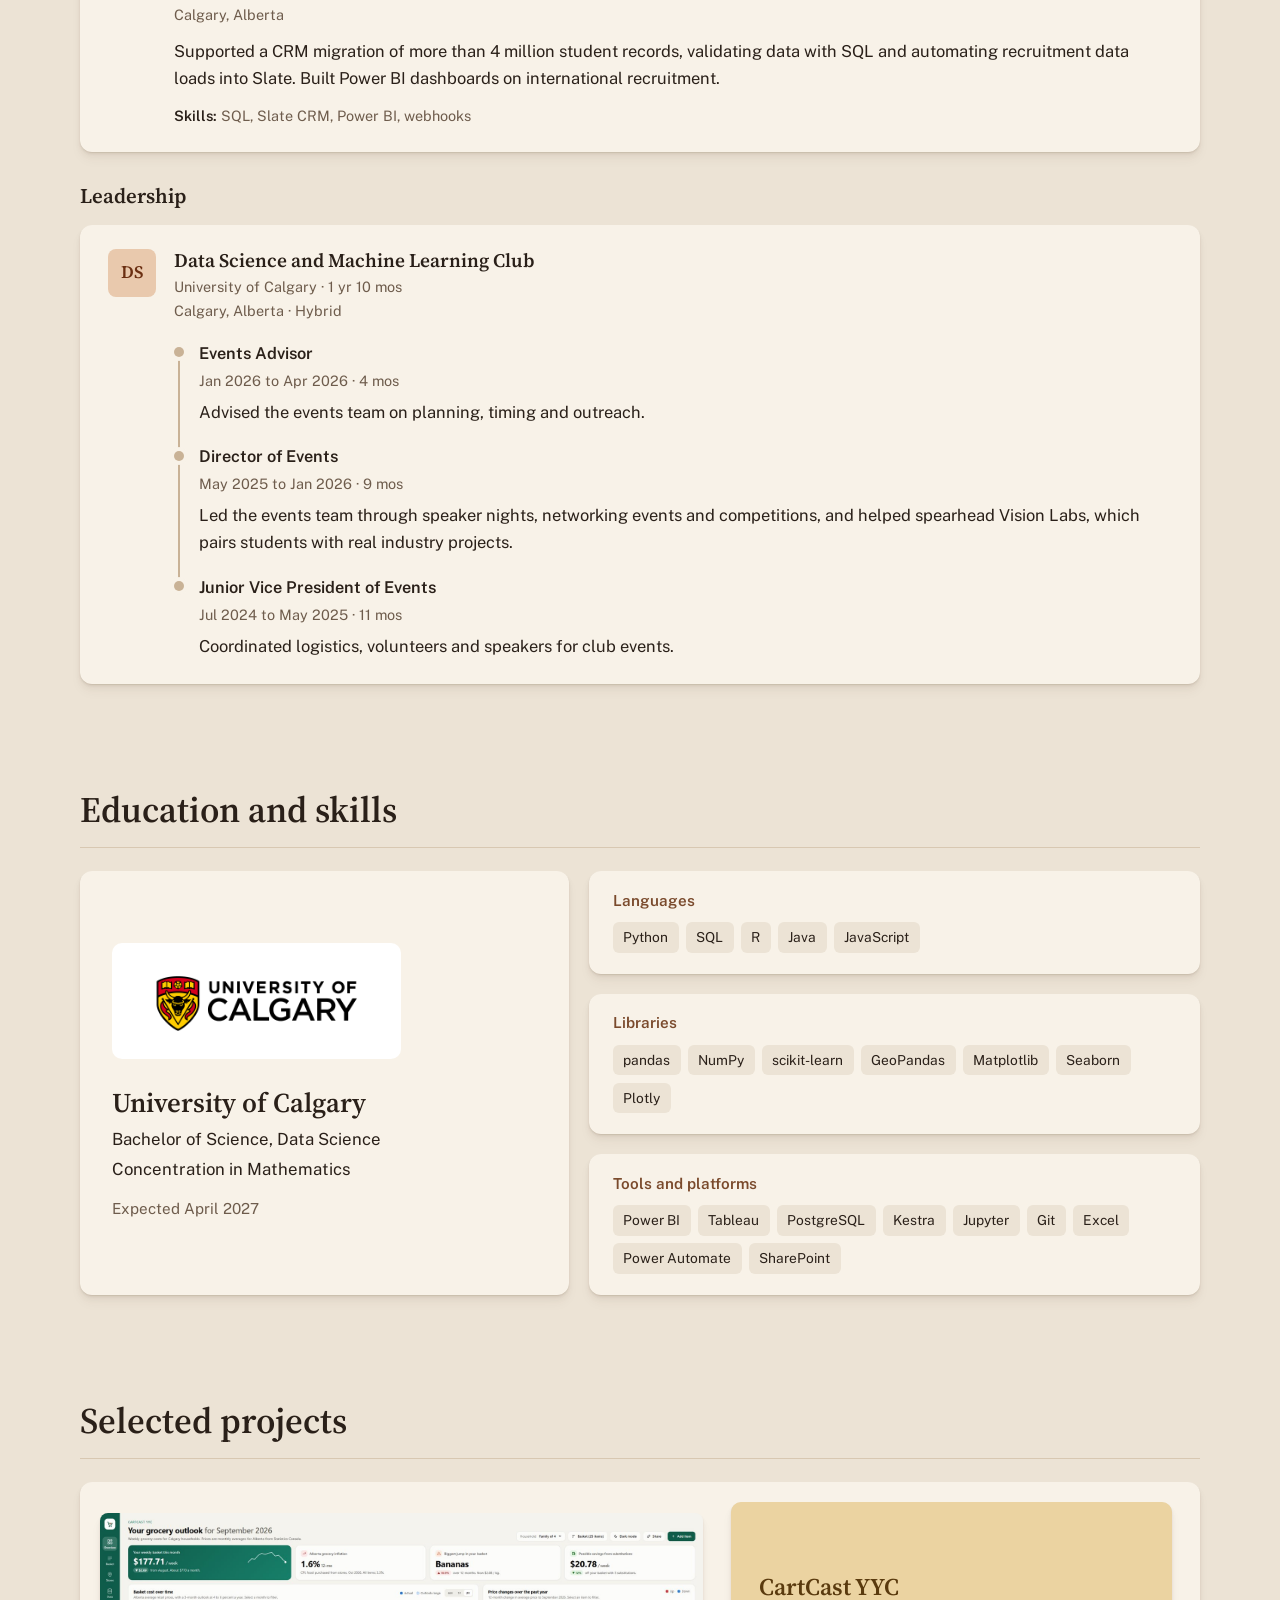
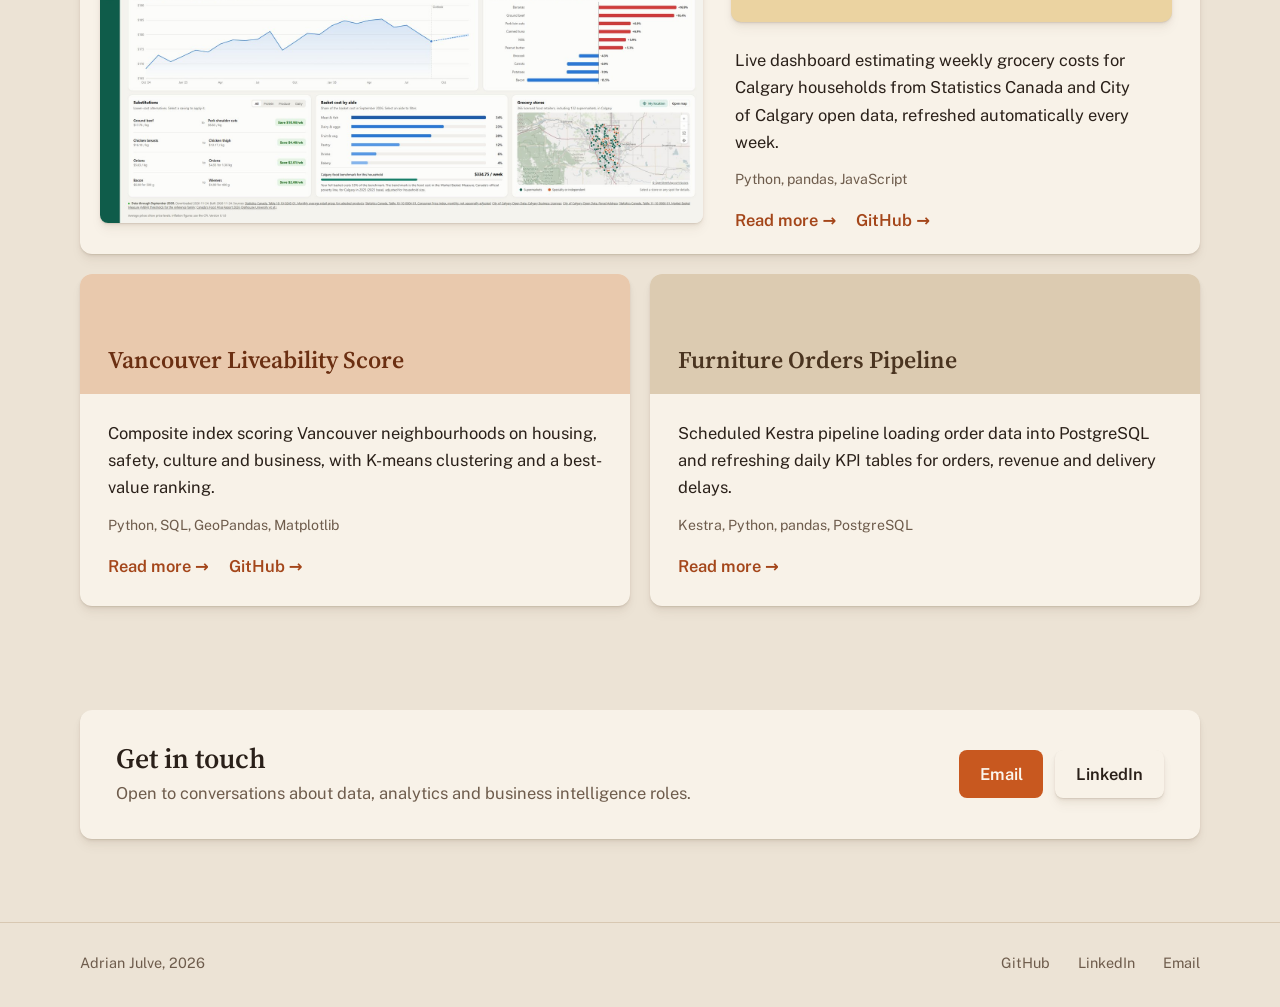
==== commit 483ab617: "Move experience and education above projects" ====
--- a/index.html
+++ b/index.html
@@ -23,9 +23,9 @@
       <a class="nav-name" href="#top">Adrian Julve</a>
       <nav class="nav-links">
         <a class="nav-section" href="#focus">Focus</a>
-        <a href="#projects">Projects</a>
         <a href="#experience">Experience</a>
         <a class="nav-section" href="#education">Education</a>
+        <a href="#projects">Projects</a>
         <a class="nav-section" href="#contact">Contact</a>
         <button class="theme-toggle" type="button" aria-label="Switch colour mode">
           <svg class="icon-moon" viewBox="0 0 24 24" width="16" height="16" aria-hidden="true"><path d="M20 14.5A8 8 0 0 1 9.5 4a8 8 0 1 0 10.5 10.5z" fill="currentColor"/></svg>
@@ -86,48 +86,6 @@
           <div><span class="figure-num">4M+</span><span class="figure-label">records validated in a CRM migration</span></div>
           <div><span class="figure-num">3K+</span><span class="figure-label">employees served by a SharePoint knowledge hub</span></div>
           <div><span class="figure-num">2K+</span><span class="figure-label">requests routed through an automated ticket pipeline</span></div>
-        </div>
-      </div>
-    </section>
-
-    <section class="section" id="projects">
-      <div class="wrap">
-        <div class="section-head">
-          <h2>Selected projects</h2>
-        </div>
-        <article class="card project featured">
-          <div class="featured-row">
-            <a class="project-image" href="cartcast-yyc">
-              <img class="theme-light" src="images/cartcast-light.jpg" width="1600" height="824" alt="CartCast YYC dashboard showing the weekly basket cost, price changes, substitutions and a map of Calgary grocery stores">
-              <img class="theme-dark" src="images/cartcast-dark.jpg" width="1600" height="824" alt="CartCast YYC dashboard showing the weekly basket cost, price changes, substitutions and a map of Calgary grocery stores">
-            </a>
-            <div class="featured-side">
-              <a class="project-cover cover-c" href="cartcast-yyc"><h3>CartCast YYC</h3></a>
-              <div class="project-body">
-                <p>Live dashboard estimating weekly grocery costs for Calgary households from Statistics Canada and City of Calgary open data, refreshed automatically every week.</p>
-                <p class="meta">Python, pandas, JavaScript</p>
-                <p class="links"><a href="cartcast-yyc">Read more</a><a href="https://github.com/AdrianJulve/cartcast-yyc" target="_blank" rel="noopener noreferrer">GitHub</a></p>
-              </div>
-            </div>
-          </div>
-        </article>
-        <div class="project-grid">
-          <article class="card project">
-            <a class="project-cover cover-a" href="vancouver-liveability"><h3>Vancouver Liveability Score</h3></a>
-            <div class="project-body">
-              <p>Composite index scoring Vancouver neighbourhoods on housing, safety, culture and business, with K-means clustering and a best-value ranking.</p>
-              <p class="meta">Python, SQL, GeoPandas, Matplotlib</p>
-              <p class="links"><a href="vancouver-liveability">Read more</a><a href="https://github.com/AdrianJulve/Vancouver-Liveability-Score" target="_blank" rel="noopener noreferrer">GitHub</a></p>
-            </div>
-          </article>
-          <article class="card project">
-            <a class="project-cover cover-b" href="furniture-orders"><h3>Furniture Orders Pipeline</h3></a>
-            <div class="project-body">
-              <p>Scheduled Kestra pipeline loading order data into PostgreSQL and refreshing daily KPI tables for orders, revenue and delivery delays.</p>
-              <p class="meta">Kestra, Python, pandas, PostgreSQL</p>
-              <p class="links"><a href="furniture-orders">Read more</a></p>
-            </div>
-          </article>
         </div>
       </div>
     </section>
@@ -226,6 +184,48 @@
       </div>
     </section>
 
+    <section class="section" id="projects">
+      <div class="wrap">
+        <div class="section-head">
+          <h2>Selected projects</h2>
+        </div>
+        <article class="card project featured">
+          <div class="featured-row">
+            <a class="project-image" href="cartcast-yyc">
+              <img class="theme-light" src="images/cartcast-light.jpg" width="1600" height="824" alt="CartCast YYC dashboard showing the weekly basket cost, price changes, substitutions and a map of Calgary grocery stores">
+              <img class="theme-dark" src="images/cartcast-dark.jpg" width="1600" height="824" alt="CartCast YYC dashboard showing the weekly basket cost, price changes, substitutions and a map of Calgary grocery stores">
+            </a>
+            <div class="featured-side">
+              <a class="project-cover cover-c" href="cartcast-yyc"><h3>CartCast YYC</h3></a>
+              <div class="project-body">
+                <p>Live dashboard estimating weekly grocery costs for Calgary households from Statistics Canada and City of Calgary open data, refreshed automatically every week.</p>
+                <p class="meta">Python, pandas, JavaScript</p>
+                <p class="links"><a href="cartcast-yyc">Read more</a><a href="https://github.com/AdrianJulve/cartcast-yyc" target="_blank" rel="noopener noreferrer">GitHub</a></p>
+              </div>
+            </div>
+          </div>
+        </article>
+        <div class="project-grid">
+          <article class="card project">
+            <a class="project-cover cover-a" href="vancouver-liveability"><h3>Vancouver Liveability Score</h3></a>
+            <div class="project-body">
+              <p>Composite index scoring Vancouver neighbourhoods on housing, safety, culture and business, with K-means clustering and a best-value ranking.</p>
+              <p class="meta">Python, SQL, GeoPandas, Matplotlib</p>
+              <p class="links"><a href="vancouver-liveability">Read more</a><a href="https://github.com/AdrianJulve/Vancouver-Liveability-Score" target="_blank" rel="noopener noreferrer">GitHub</a></p>
+            </div>
+          </article>
+          <article class="card project">
+            <a class="project-cover cover-b" href="furniture-orders"><h3>Furniture Orders Pipeline</h3></a>
+            <div class="project-body">
+              <p>Scheduled Kestra pipeline loading order data into PostgreSQL and refreshing daily KPI tables for orders, revenue and delivery delays.</p>
+              <p class="meta">Kestra, Python, pandas, PostgreSQL</p>
+              <p class="links"><a href="furniture-orders">Read more</a></p>
+            </div>
+          </article>
+        </div>
+      </div>
+    </section>
+
     <section class="section" id="contact">
       <div class="wrap">
         <div class="card contact">
